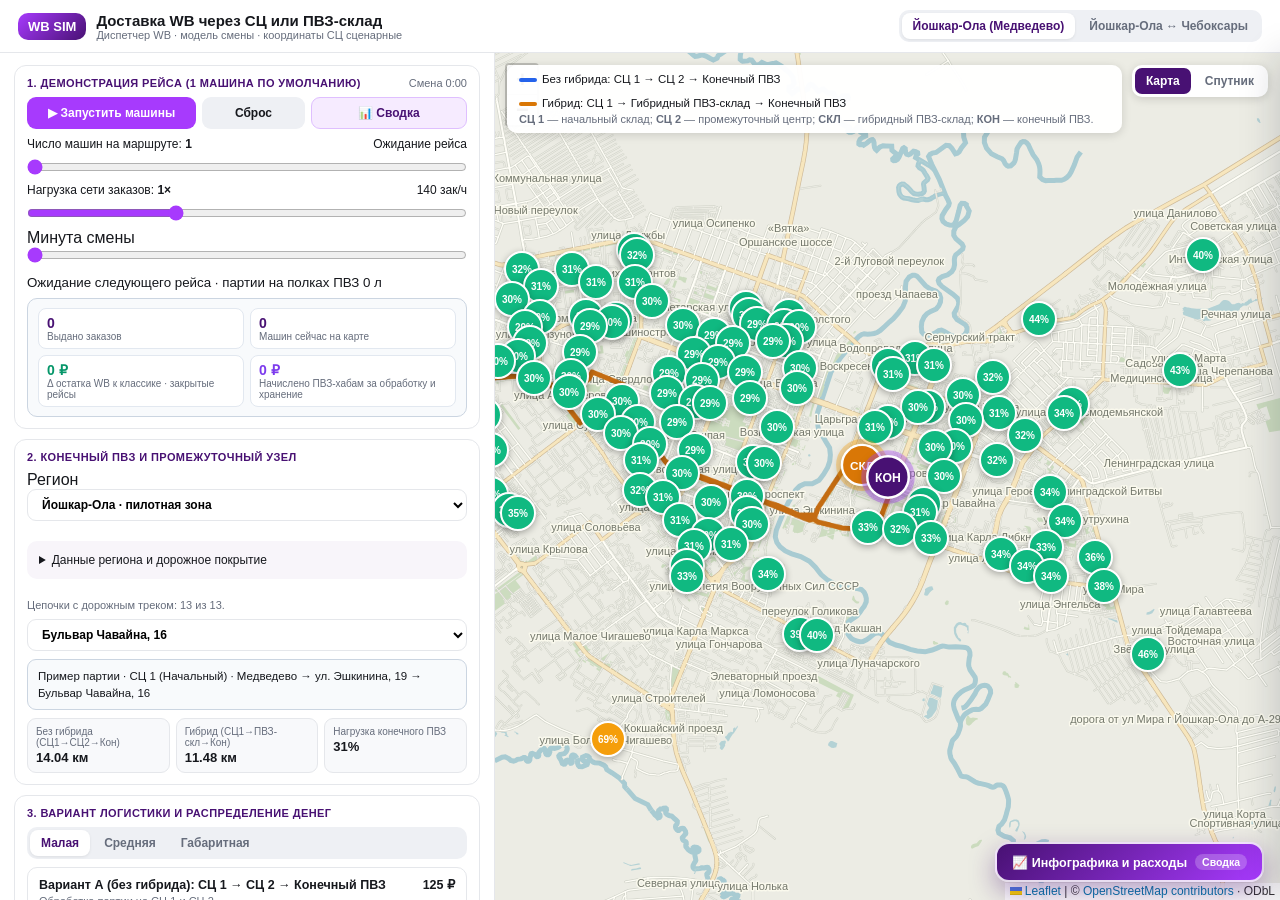
==== index.html @ 07f0319f "Исправить планирование рейсов, загрузку ПВЗ и расчёты хранения в WB SIM v12" ====
<!doctype html>
<html lang="ru">
  <head>
    <meta charset="UTF-8" />
    <meta name="viewport" content="width=device-width, initial-scale=1.0" />
    <title>
      WB ПВЗ — Доставка WB через СЦ или ПВЗ-склад
    </title>

    <link rel="stylesheet" href="vendor/leaflet/leaflet.css" />
    <link rel="stylesheet" href="styles/app.css" />
    <script defer src="src/config.js"></script>
    <script defer src="vendor/leaflet/leaflet.js"></script>
    <script defer src="data/locations.js"></script>
    <script defer src="data/atlas.js"></script>
    <script defer src="data/routes.js"></script>
    <script defer src="data/regions/catalogs.js"></script>
    <script defer src="data/regions/streets.js"></script>
    <script defer src="data/regions/roads.js"></script>
    <script defer src="src/core/geo.js"></script>
    <script defer src="src/core/loadindex.js"></script>
    <script defer src="src/core/regions.js"></script>
    <script defer src="src/core/citysearch.js"></script>
    <script defer src="src/core/roads.js"></script>
    <script defer src="src/core/sla.js"></script>
    <script defer src="src/core/sweep.js"></script>
    <script defer src="src/ui/presets.js"></script>
    <script defer src="src/state.js"></script>
    <script defer src="src/map/atlas.js"></script>
    <script defer src="src/map/map.js"></script>
    <script defer src="src/model/capacity.js"></script>
    <script defer src="src/model/trips.js"></script>
    <script defer src="src/model/shift.js"></script>
    <script defer src="src/ui/reports.js"></script>
    <script defer src="src/ui/playback.js"></script>
    <script defer src="src/ui/controls.js"></script>
    <script defer src="src/main.js"></script>
  </head>
  <body>
    <header>
      <div class="brand">
        <div class="brand-badge">WB SIM</div>
        <div>
          <div class="brand-title">
            Доставка WB через СЦ или ПВЗ-склад
          </div>
          <div class="brand-sub" id="headerSubStatus">
            Схема по вашей карте • Йошкар-Ола ↔ Чебоксары
          </div>
        </div>
      </div>

      <div class="seg-group">
        <button class="seg-btn active" id="geoLocal">
          Йошкар-Ола (Медведево)
        </button>
        <button class="seg-btn" id="geoInter">Йошкар-Ола ↔ Чебоксары</button>
      </div>
    </header>

    <div class="workspace">
      <aside class="left-panel">
        <div class="box">
          <div class="box-head">
            <span class="box-title"
              >1. Демонстрация рейса (1 машина по умолчанию)</span
            >
            <span id="simClock" class="muted-note">Время: 00:00</span>
          </div>

          <div class="sim-controls">
            <button class="sim-btn start" id="btnToggleSim">
              ▶ Запустить машину
            </button>
            <button class="sim-btn reset" id="resetSimulation">Сброс</button>
            <button class="sim-btn summary-open" id="openSummary">
              📊 Сводка
            </button>
          </div>

          <div class="sim-row">
            <span
              >Число машин на маршруте:
              <strong id="truckCountLabel">1 машина (наглядно)</strong></span
            >
            <span id="truckLegStatus">Ожидание старта</span>
          </div>
          <input
            type="range"
            id="truckCountSlider"
            min="1"
            max="3"
            step="1"
            value="1"
          />

          <div class="sim-row">
            <span
              >Нагрузка сети заказов: <strong id="flowLabel">1.0×</strong></span
            >
            <span id="ordersCountLabel">~140 зак/ч</span>
          </div>
          <input
            type="range"
            id="flowSlider"
            min="50"
            max="200"
            step="10"
            value="100"
          />

          <p id="planStatus" class="plan-message" role="status" hidden></p>
          <label
            >Минута смены
            <input id="scrub" type="range" min="0" max="480" value="0" /></label
          ><small id="liveLog" class="event-log"></small>
          <div class="live-stats">
            <div class="stat-cell">
              <div class="stat-num" id="stDelivered">0</div>
              <div class="stat-txt">Выдано заказов</div>
            </div>
            <div class="stat-cell">
              <div class="stat-num" id="stActiveTrucks">0</div>
              <div class="stat-txt">Машин сейчас на карте</div>
            </div>
            <div class="stat-cell">
              <div class="savings-value stat-num" id="stMpSaved">0 ₽</div>
              <div class="stat-txt">
                Δ остатка WB к классике · закрытые рейсы
              </div>
            </div>
            <div class="stat-cell">
              <div class="payment-value stat-num" id="stPvzEarned">0 ₽</div>
              <div class="stat-txt">Начислено ПВЗ-хабам за обработку и хранение</div>
            </div>
          </div>
        </div>

        <div class="box">
          <div class="box-title">2. Конечный ПВЗ и промежуточный узел</div>
          <label>Регион <select class="pvz-select" id="regionSelect"></select></label>
          <details class="audit"><summary>Данные региона и дорожное покрытие</summary>
            <p class="muted-note" id="catalogStatus"></p>
            <p class="muted-note" id="loadDetail"></p>
            <form id="regionSearch"><label>Другой город <input id="regionQuery" type="search" placeholder="Самара, Россия" required /></label>
              <button class="seg-btn" type="submit">Найти ПВЗ</button></form>
            <label>Подключить справочник региона <input id="regionFile" type="file" accept=".json,application/json" /></label>
            <p id="importStatus" role="status"></p>
            <button class="seg-btn" id="retryRoads">Обновить дороги Valhalla</button>
          </details>
          <small id="roadStatus" class="muted-note" role="status"></small>
          <select class="pvz-select" id="finalPvzSelect"></select>

          <div class="chain-banner" id="chainExplanation">
            <strong>Цепочка маршрута:</strong> расчёт...
          </div>

          <div class="metrics-grid">
            <div class="metric-card">
              <div class="metric-lbl">Без гибрида (СЦ1→СЦ2→Кон)</div>
              <div class="metric-val" id="mDirectKm">— км</div>
            </div>
            <div class="metric-card">
              <div class="metric-lbl">Гибрид (СЦ1→ПВЗ-скл→Кон)</div>
              <div class="metric-val" id="mHybridKm">— км</div>
            </div>
            <div class="metric-card">
              <div class="metric-lbl">Нагрузка конечного ПВЗ</div>
              <div class="metric-val" id="mFinalLoad">—%</div>
            </div>
          </div>
        </div>

        <div class="box">
          <div class="box-title">
            3. Вариант логистики и распределение денег
          </div>
          <div class="seg-group" id="sizeGroup">
            <button class="seg-btn active" data-size="small">Малая</button>
            <button class="seg-btn" data-size="medium">Средняя</button>
            <button class="seg-btn" data-size="oversize">Габаритная</button>
          </div>

          <label id="bulkConsentRow" class="muted-note" hidden><input id="bulkConsent" type="checkbox" /> Покупатель согласен на габаритный гибрид (+120 ₽)</label>
          <div class="route-option" id="optDirect">
            <div class="route-top">
              <span>Вариант А (без гибрида): СЦ 1 → СЦ 2 → Конечный ПВЗ</span>
              <span id="priceDirect">— ₽</span>
            </div>
            <div class="route-sub" id="metaDirect">
              Через 2 сортировочных центра (двойная перевалка на СЦ 1 и СЦ 2)
            </div>
          </div>

          <div class="route-option active" id="optHybrid">
            <div class="route-top">
              <span
                >Вариант Б (гибрид): СЦ 1 → Гибридный ПВЗ-склад → Конечный
                ПВЗ</span
              >
              <span id="priceHybrid">— ₽</span>
            </div>
            <div class="route-sub" id="metaHybrid">
              Пересортировка в промежуточном ПВЗ
            </div>
          </div>

          <section class="audit">
            <h3>Условия эксперимента</h3>
            <div class="preset-row">
              <button data-preset="urban">Город</button>
              <button data-preset="hub">Хаб</button>
              <button data-preset="trunk">Магистраль</button>
              <button data-preset="returns">Возврат</button>
              <button data-preset="failure">Сбой</button>
              <button data-preset="longstay">Хранение</button>
            </div>
            <span id="presetCaption" class="preset-caption"></span>
            <label
              >Поправка к загрузке полок <output id="shelfValue"></output
              ><input
                id="shelfSlider"
                type="range"
                min="50"
                max="140"
                value="100"
            /></label>
            <label
              >Хранение первой партии до смены, суток
              <input
                id="storageDays"
                type="number"
                value="0"
                min="0"
                step="1"
                required
            /></label>
            <label
              ><input id="useCompetition" type="checkbox" checked /> Учитывать соседние Ozon и Яндекс Маркет вместе с WB</label
            >
            <label
              >Заказов в партии
              <input
                type="number"
                id="batch"
                value="20"
                min="1"
                step="1"
                required
            /></label>
            <p>Упаковка, см (Д × Ш × В), и масса, кг. Тарифная категория: <strong id="packageClass"></strong>.</p>
            <label
              >Д
              <input
                id="dim0"
                type="number"
                step="0.1"
                min="0.1"
                value="25"
                required /></label
            ><label
              >Ш
              <input
                id="dim1"
                type="number"
                step="0.1"
                min="0.1"
                value="20"
                required /></label
            ><label
              >В
              <input
                id="dim2"
                type="number"
                step="0.1"
                min="0.1"
                value="10"
                required /></label
            ><label
              >кг
              <input
                id="kg"
                type="number"
                step="0.1"
                min="0.1"
                value="2"
                required
            /></label>
            <p>
              Ячейка 120 × 60 × 50 см, до 25 кг. Кузов 6000 л, до 1000 кг. Для
              кросс-докинга резервируется весь объём партии на время обработки
              одним сотрудником.
            </p>
            <label
              ><input id="stress" type="checkbox" /> Пик: все хабы заняты на
              99%</label
            >
            <label
              >Первый рейс смены
              <select id="incident">
                <option value="none">Штатный</option>
                <option value="return">Возврат одной коробки</option>
                <option value="error">Пересорт одной коробки</option>
              </select></label
            >
            <section id="storedLot" class="lot-panel" hidden>
              <h3>Первая партия со хранения</h3><p id="lotLedger"></p>
              <button id="showStoragePickup" type="button">К моменту отгрузки</button>
            </section>
            <h3>Ручной остаток продавца</h3>
            <select id="stockPoint"></select>
            <button data-stock="receive">Принять 10</button
            ><button data-stock="sell">Продать 2</button
            ><button data-stock="day">+ сутки</button>
            <p id="stockStatus"></p>
            <small
              ><span id="storageRate"></span> за единицу в сутки. Запас
              уменьшает доступную полку. Этот договор хранения учитывается
              отдельно от перевозки.</small
            >
          </section>
          <div class="cost-card" id="costSplitCard"></div>
        </div>
      </aside>

      <main class="map-wrap">
        <div id="map"></div>

        <div class="map-top-bar">
          <div class="map-legend-box">
            <div class="road-legend">
              <span
                ><i class="classic-line line-sample"></i>Без гибрида: СЦ 1 → СЦ 2 → Конечный ПВЗ</span
              >
              <span
                ><i class="hybrid-line line-sample"></i>Гибрид: СЦ 1
                → Гибридный ПВЗ-склад → Конечный ПВЗ</span
              >
            </div>
            <div class="muted-note">
              <strong>СЦ 1</strong> — начальный склад;
              <strong>СЦ 2</strong> — промежуточный центр; <strong>СКЛ</strong> — гибридный ПВЗ-склад;
              <strong>КОН</strong> — конечный ПВЗ.
            </div>
          </div>

          <div class="layer-box">
            <button class="layer-btn active" id="btnVec">Карта</button>
            <button class="layer-btn" id="btnSat">Спутник</button>
          </div>
        </div>
      </main>
    </div>

    <div class="modal-backdrop" id="summaryModal">
      <div class="modal-card">
        <div class="summary-heading">
          <h3 class="summary-title">
            Сводка и сравнение: СЦ 1 → СЦ 2 vs Гибридный ПВЗ-склад
          </h3>
          <button class="close-modal-btn">Закрыть</button>
        </div>

        <div class="summary-metrics metrics-grid" id="summaryTopKpis"></div>
        <table class="summary-table" id="summaryTable">
          <thead>
            <tr>
              <th>Схема</th>
              <th>Узлы</th>
              <th>Базовый тариф СЦ / заказ</th>
              <th>К оплате / заказ</th>
            </tr>
          </thead>
          <tbody></tbody>
        </table>
      </div>
    </div>

    <!-- Плавающая кнопка в правом нижнем углу и выезжающее боковое меню с инфографикой -->
    <button class="drawer-fab" id="drawerFab">
      <span>📈 Инфографика и расходы</span>
      <span class="fab-pill" id="fabBadge">Сводка</span>
    </button>

    <aside
      class="analytics-drawer"
      id="analyticsDrawer"
      aria-label="Аналитическая сводка"
    >
      <div class="drawer-header">
        <div>
          <h3>Аналитика: деньги, время и издержки</h3>
          <p id="drawerSubtitle">
            Сравнение «СЦ 1 → СЦ 2» и «Гибридный ПВЗ-склад»
          </p>
        </div>
        <button class="drawer-close" title="Свернуть">✕</button>
      </div>
      <div class="drawer-body" id="drawerBodyContent"></div>
    </aside>

    <template id="map-credit"
      >©
      <a href="https://www.openstreetmap.org/copyright"
        >OpenStreetMap contributors</a
      >
      · ODbL</template
    >
    <template id="economics-view"
      ><div class="cost-scroll">
        <table class="summary-table">
          <thead>
            <tr>
              <th>На заказ</th>
              <th>Через СЦ 2</th>
              <th>Гибрид¹</th>
            </tr>
          </thead>
          <tbody></tbody>
        </table>
      </div>
      <small
        >¹ При отказе хаба применён тариф классики. В межгороде сохранён СЦ
        Чебоксар. <span class="rate-note"></span> Таблица на заказ показывает
        вклад до этого расхода.</small
      ></template
    >
    <template id="shift-view"
      ><section class="recommendation">
        <small>Рекомендация по итогу смены</small>
        <h3></h3>
        <p></p>
        <div>
          <span data-result="direct"></span><br /><span
            data-result="hybrid"
          ></span>
        </div>
      </section>
      <table class="summary-table">
        <thead>
          <tr>
            <th>Смена 8 ч</th>
            <th>Спрос</th>
            <th>Выдано / возвраты</th>
            <th>Не вывезено</th>
            <th>ПВЗ · хранение</th><th>Остаток WB</th>
          </tr>
        </thead>
        <tbody></tbody>
      </table>
      <p>
        Допуск рейса — машина успевает вернуться до конца смены. Невывезенный
        спрос остаётся в очереди на конец смены. Возвраты сторнируют выручку, расходы исправления
        оплачивает WB.
      </p></template
    >
  </body>
</html>
---- vendor/leaflet/leaflet.css ----
/* required styles */

.leaflet-pane,
.leaflet-tile,
.leaflet-marker-icon,
.leaflet-marker-shadow,
.leaflet-tile-container,
.leaflet-pane > svg,
.leaflet-pane > canvas,
.leaflet-zoom-box,
.leaflet-image-layer,
.leaflet-layer {
	position: absolute;
	left: 0;
	top: 0;
	}
.leaflet-container {
	overflow: hidden;
	}
.leaflet-tile,
.leaflet-marker-icon,
.leaflet-marker-shadow {
	-webkit-user-select: none;
	   -moz-user-select: none;
	        user-select: none;
	  -webkit-user-drag: none;
	}
/* Prevents IE11 from highlighting tiles in blue */
.leaflet-tile::selection {
	background: transparent;
}
/* Safari renders non-retina tile on retina better with this, but Chrome is worse */
.leaflet-safari .leaflet-tile {
	image-rendering: -webkit-optimize-contrast;
	}
/* hack that prevents hw layers "stretching" when loading new tiles */
.leaflet-safari .leaflet-tile-container {
	width: 1600px;
	height: 1600px;
	-webkit-transform-origin: 0 0;
	}
.leaflet-marker-icon,
.leaflet-marker-shadow {
	display: block;
	}
/* .leaflet-container svg: reset svg max-width decleration shipped in Joomla! (joomla.org) 3.x */
/* .leaflet-container img: map is broken in FF if you have max-width: 100% on tiles */
.leaflet-container .leaflet-overlay-pane svg {
	max-width: none !important;
	max-height: none !important;
	}
.leaflet-container .leaflet-marker-pane img,
.leaflet-container .leaflet-shadow-pane img,
.leaflet-container .leaflet-tile-pane img,
.leaflet-container img.leaflet-image-layer,
.leaflet-container .leaflet-tile {
	max-width: none !important;
	max-height: none !important;
	width: auto;
	padding: 0;
	}

.leaflet-container img.leaflet-tile {
	/* See: https://bugs.chromium.org/p/chromium/issues/detail?id=600120 */
	mix-blend-mode: plus-lighter;
}

.leaflet-container.leaflet-touch-zoom {
	-ms-touch-action: pan-x pan-y;
	touch-action: pan-x pan-y;
	}
.leaflet-container.leaflet-touch-drag {
	-ms-touch-action: pinch-zoom;
	/* Fallback for FF which doesn't support pinch-zoom */
	touch-action: none;
	touch-action: pinch-zoom;
}
.leaflet-container.leaflet-touch-drag.leaflet-touch-zoom {
	-ms-touch-action: none;
	touch-action: none;
}
.leaflet-container {
	-webkit-tap-highlight-color: transparent;
}
.leaflet-container a {
	-webkit-tap-highlight-color: rgba(51, 181, 229, 0.4);
}
.leaflet-tile {
	filter: inherit;
	visibility: hidden;
	}
.leaflet-tile-loaded {
	visibility: inherit;
	}
.leaflet-zoom-box {
	width: 0;
	height: 0;
	-moz-box-sizing: border-box;
	     box-sizing: border-box;
	z-index: 800;
	}
/* workaround for https://bugzilla.mozilla.org/show_bug.cgi?id=888319 */
.leaflet-overlay-pane svg {
	-moz-user-select: none;
	}

.leaflet-pane         { z-index: 400; }

.leaflet-tile-pane    { z-index: 200; }
.leaflet-overlay-pane { z-index: 400; }
.leaflet-shadow-pane  { z-index: 500; }
.leaflet-marker-pane  { z-index: 600; }
.leaflet-tooltip-pane   { z-index: 650; }
.leaflet-popup-pane   { z-index: 700; }

.leaflet-map-pane canvas { z-index: 100; }
.leaflet-map-pane svg    { z-index: 200; }

.leaflet-vml-shape {
	width: 1px;
	height: 1px;
	}
.lvml {
	behavior: url(#default#VML);
	display: inline-block;
	position: absolute;
	}


/* control positioning */

.leaflet-control {
	position: relative;
	z-index: 800;
	pointer-events: visiblePainted; /* IE 9-10 doesn't have auto */
	pointer-events: auto;
	}
.leaflet-top,
.leaflet-bottom {
	position: absolute;
	z-index: 1000;
	pointer-events: none;
	}
.leaflet-top {
	top: 0;
	}
.leaflet-right {
	right: 0;
	}
.leaflet-bottom {
	bottom: 0;
	}
.leaflet-left {
	left: 0;
	}
.leaflet-control {
	float: left;
	clear: both;
	}
.leaflet-right .leaflet-control {
	float: right;
	}
.leaflet-top .leaflet-control {
	margin-top: 10px;
	}
.leaflet-bottom .leaflet-control {
	margin-bottom: 10px;
	}
.leaflet-left .leaflet-control {
	margin-left: 10px;
	}
.leaflet-right .leaflet-control {
	margin-right: 10px;
	}


/* zoom and fade animations */

.leaflet-fade-anim .leaflet-popup {
	opacity: 0;
	-webkit-transition: opacity 0.2s linear;
	   -moz-transition: opacity 0.2s linear;
	        transition: opacity 0.2s linear;
	}
.leaflet-fade-anim .leaflet-map-pane .leaflet-popup {
	opacity: 1;
	}
.leaflet-zoom-animated {
	-webkit-transform-origin: 0 0;
	    -ms-transform-origin: 0 0;
	        transform-origin: 0 0;
	}
svg.leaflet-zoom-animated {
	will-change: transform;
}

.leaflet-zoom-anim .leaflet-zoom-animated {
	-webkit-transition: -webkit-transform 0.25s cubic-bezier(0,0,0.25,1);
	   -moz-transition:    -moz-transform 0.25s cubic-bezier(0,0,0.25,1);
	        transition:         transform 0.25s cubic-bezier(0,0,0.25,1);
	}
.leaflet-zoom-anim .leaflet-tile,
.leaflet-pan-anim .leaflet-tile {
	-webkit-transition: none;
	   -moz-transition: none;
	        transition: none;
	}

.leaflet-zoom-anim .leaflet-zoom-hide {
	visibility: hidden;
	}


/* cursors */

.leaflet-interactive {
	cursor: pointer;
	}
.leaflet-grab {
	cursor: -webkit-grab;
	cursor:    -moz-grab;
	cursor:         grab;
	}
.leaflet-crosshair,
.leaflet-crosshair .leaflet-interactive {
	cursor: crosshair;
	}
.leaflet-popup-pane,
.leaflet-control {
	cursor: auto;
	}
.leaflet-dragging .leaflet-grab,
.leaflet-dragging .leaflet-grab .leaflet-interactive,
.leaflet-dragging .leaflet-marker-draggable {
	cursor: move;
	cursor: -webkit-grabbing;
	cursor:    -moz-grabbing;
	cursor:         grabbing;
	}

/* marker & overlays interactivity */
.leaflet-marker-icon,
.leaflet-marker-shadow,
.leaflet-image-layer,
.leaflet-pane > svg path,
.leaflet-tile-container {
	pointer-events: none;
	}

.leaflet-marker-icon.leaflet-interactive,
.leaflet-image-layer.leaflet-interactive,
.leaflet-pane > svg path.leaflet-interactive,
svg.leaflet-image-layer.leaflet-interactive path {
	pointer-events: visiblePainted; /* IE 9-10 doesn't have auto */
	pointer-events: auto;
	}

/* visual tweaks */

.leaflet-container {
	background: #ddd;
	outline-offset: 1px;
	}
.leaflet-container a {
	color: #0078A8;
	}
.leaflet-zoom-box {
	border: 2px dotted #38f;
	background: rgba(255,255,255,0.5);
	}


/* general typography */
.leaflet-container {
	font-family: "Helvetica Neue", Arial, Helvetica, sans-serif;
	font-size: 12px;
	font-size: 0.75rem;
	line-height: 1.5;
	}


/* general toolbar styles */

.leaflet-bar {
	box-shadow: 0 1px 5px rgba(0,0,0,0.65);
	border-radius: 4px;
	}
.leaflet-bar a {
	background-color: #fff;
	border-bottom: 1px solid #ccc;
	width: 26px;
	height: 26px;
	line-height: 26px;
	display: block;
	text-align: center;
	text-decoration: none;
	color: black;
	}
.leaflet-bar a,
.leaflet-control-layers-toggle {
	background-position: 50% 50%;
	background-repeat: no-repeat;
	display: block;
	}
.leaflet-bar a:hover,
.leaflet-bar a:focus {
	background-color: #f4f4f4;
	}
.leaflet-bar a:first-child {
	border-top-left-radius: 4px;
	border-top-right-radius: 4px;
	}
.leaflet-bar a:last-child {
	border-bottom-left-radius: 4px;
	border-bottom-right-radius: 4px;
	border-bottom: none;
	}
.leaflet-bar a.leaflet-disabled {
	cursor: default;
	background-color: #f4f4f4;
	color: #bbb;
	}

.leaflet-touch .leaflet-bar a {
	width: 30px;
	height: 30px;
	line-height: 30px;
	}
.leaflet-touch .leaflet-bar a:first-child {
	border-top-left-radius: 2px;
	border-top-right-radius: 2px;
	}
.leaflet-touch .leaflet-bar a:last-child {
	border-bottom-left-radius: 2px;
	border-bottom-right-radius: 2px;
	}

/* zoom control */

.leaflet-control-zoom-in,
.leaflet-control-zoom-out {
	font: bold 18px 'Lucida Console', Monaco, monospace;
	text-indent: 1px;
	}

.leaflet-touch .leaflet-control-zoom-in, .leaflet-touch .leaflet-control-zoom-out  {
	font-size: 22px;
	}


/* layers control */

.leaflet-control-layers {
	box-shadow: 0 1px 5px rgba(0,0,0,0.4);
	background: #fff;
	border-radius: 5px;
	}
.leaflet-control-layers-toggle {
	background-image: url(images/layers.png);
	width: 36px;
	height: 36px;
	}
.leaflet-retina .leaflet-control-layers-toggle {
	background-image: url(images/layers-2x.png);
	background-size: 26px 26px;
	}
.leaflet-touch .leaflet-control-layers-toggle {
	width: 44px;
	height: 44px;
	}
.leaflet-control-layers .leaflet-control-layers-list,
.leaflet-control-layers-expanded .leaflet-control-layers-toggle {
	display: none;
	}
.leaflet-control-layers-expanded .leaflet-control-layers-list {
	display: block;
	position: relative;
	}
.leaflet-control-layers-expanded {
	padding: 6px 10px 6px 6px;
	color: #333;
	background: #fff;
	}
.leaflet-control-layers-scrollbar {
	overflow-y: scroll;
	overflow-x: hidden;
	padding-right: 5px;
	}
.leaflet-control-layers-selector {
	margin-top: 2px;
	position: relative;
	top: 1px;
	}
.leaflet-control-layers label {
	display: block;
	font-size: 13px;
	font-size: 1.08333em;
	}
.leaflet-control-layers-separator {
	height: 0;
	border-top: 1px solid #ddd;
	margin: 5px -10px 5px -6px;
	}

/* Default icon URLs */
.leaflet-default-icon-path { /* used only in path-guessing heuristic, see L.Icon.Default */
	background-image: url(images/marker-icon.png);
	}


/* attribution and scale controls */

.leaflet-container .leaflet-control-attribution {
	background: #fff;
	background: rgba(255, 255, 255, 0.8);
	margin: 0;
	}
.leaflet-control-attribution,
.leaflet-control-scale-line {
	padding: 0 5px;
	color: #333;
	line-height: 1.4;
	}
.leaflet-control-attribution a {
	text-decoration: none;
	}
.leaflet-control-attribution a:hover,
.leaflet-control-attribution a:focus {
	text-decoration: underline;
	}
.leaflet-attribution-flag {
	display: inline !important;
	vertical-align: baseline !important;
	width: 1em;
	height: 0.6669em;
	}
.leaflet-left .leaflet-control-scale {
	margin-left: 5px;
	}
.leaflet-bottom .leaflet-control-scale {
	margin-bottom: 5px;
	}
.leaflet-control-scale-line {
	border: 2px solid #777;
	border-top: none;
	line-height: 1.1;
	padding: 2px 5px 1px;
	white-space: nowrap;
	-moz-box-sizing: border-box;
	     box-sizing: border-box;
	background: rgba(255, 255, 255, 0.8);
	text-shadow: 1px 1px #fff;
	}
.leaflet-control-scale-line:not(:first-child) {
	border-top: 2px solid #777;
	border-bottom: none;
	margin-top: -2px;
	}
.leaflet-control-scale-line:not(:first-child):not(:last-child) {
	border-bottom: 2px solid #777;
	}

.leaflet-touch .leaflet-control-attribution,
.leaflet-touch .leaflet-control-layers,
.leaflet-touch .leaflet-bar {
	box-shadow: none;
	}
.leaflet-touch .leaflet-control-layers,
.leaflet-touch .leaflet-bar {
	border: 2px solid rgba(0,0,0,0.2);
	background-clip: padding-box;
	}


/* popup */

.leaflet-popup {
	position: absolute;
	text-align: center;
	margin-bottom: 20px;
	}
.leaflet-popup-content-wrapper {
	padding: 1px;
	text-align: left;
	border-radius: 12px;
	}
.leaflet-popup-content {
	margin: 13px 24px 13px 20px;
	line-height: 1.3;
	font-size: 13px;
	font-size: 1.08333em;
	min-height: 1px;
	}
.leaflet-popup-content p {
	margin: 17px 0;
	margin: 1.3em 0;
	}
.leaflet-popup-tip-container {
	width: 40px;
	height: 20px;
	position: absolute;
	left: 50%;
	margin-top: -1px;
	margin-left: -20px;
	overflow: hidden;
	pointer-events: none;
	}
.leaflet-popup-tip {
	width: 17px;
	height: 17px;
	padding: 1px;

	margin: -10px auto 0;
	pointer-events: auto;

	-webkit-transform: rotate(45deg);
	   -moz-transform: rotate(45deg);
	    -ms-transform: rotate(45deg);
	        transform: rotate(45deg);
	}
.leaflet-popup-content-wrapper,
.leaflet-popup-tip {
	background: white;
	color: #333;
	box-shadow: 0 3px 14px rgba(0,0,0,0.4);
	}
.leaflet-container a.leaflet-popup-close-button {
	position: absolute;
	top: 0;
	right: 0;
	border: none;
	text-align: center;
	width: 24px;
	height: 24px;
	font: 16px/24px Tahoma, Verdana, sans-serif;
	color: #757575;
	text-decoration: none;
	background: transparent;
	}
.leaflet-container a.leaflet-popup-close-button:hover,
.leaflet-container a.leaflet-popup-close-button:focus {
	color: #585858;
	}
.leaflet-popup-scrolled {
	overflow: auto;
	}

.leaflet-oldie .leaflet-popup-content-wrapper {
	-ms-zoom: 1;
	}
.leaflet-oldie .leaflet-popup-tip {
	width: 24px;
	margin: 0 auto;

	-ms-filter: "progid:DXImageTransform.Microsoft.Matrix(M11=0.70710678, M12=0.70710678, M21=-0.70710678, M22=0.70710678)";
	filter: progid:DXImageTransform.Microsoft.Matrix(M11=0.70710678, M12=0.70710678, M21=-0.70710678, M22=0.70710678);
	}

.leaflet-oldie .leaflet-control-zoom,
.leaflet-oldie .leaflet-control-layers,
.leaflet-oldie .leaflet-popup-content-wrapper,
.leaflet-oldie .leaflet-popup-tip {
	border: 1px solid #999;
	}


/* div icon */

.leaflet-div-icon {
	background: #fff;
	border: 1px solid #666;
	}


/* Tooltip */
/* Base styles for the element that has a tooltip */
.leaflet-tooltip {
	position: absolute;
	padding: 6px;
	background-color: #fff;
	border: 1px solid #fff;
	border-radius: 3px;
	color: #222;
	white-space: nowrap;
	-webkit-user-select: none;
	-moz-user-select: none;
	-ms-user-select: none;
	user-select: none;
	pointer-events: none;
	box-shadow: 0 1px 3px rgba(0,0,0,0.4);
	}
.leaflet-tooltip.leaflet-interactive {
	cursor: pointer;
	pointer-events: auto;
	}
.leaflet-tooltip-top:before,
.leaflet-tooltip-bottom:before,
.leaflet-tooltip-left:before,
.leaflet-tooltip-right:before {
	position: absolute;
	pointer-events: none;
	border: 6px solid transparent;
	background: transparent;
	content: "";
	}

/* Directions */

.leaflet-tooltip-bottom {
	margin-top: 6px;
}
.leaflet-tooltip-top {
	margin-top: -6px;
}
.leaflet-tooltip-bottom:before,
.leaflet-tooltip-top:before {
	left: 50%;
	margin-left: -6px;
	}
.leaflet-tooltip-top:before {
	bottom: 0;
	margin-bottom: -12px;
	border-top-color: #fff;
	}
.leaflet-tooltip-bottom:before {
	top: 0;
	margin-top: -12px;
	margin-left: -6px;
	border-bottom-color: #fff;
	}
.leaflet-tooltip-left {
	margin-left: -6px;
}
.leaflet-tooltip-right {
	margin-left: 6px;
}
.leaflet-tooltip-left:before,
.leaflet-tooltip-right:before {
	top: 50%;
	margin-top: -6px;
	}
.leaflet-tooltip-left:before {
	right: 0;
	margin-right: -12px;
	border-left-color: #fff;
	}
.leaflet-tooltip-right:before {
	left: 0;
	margin-left: -12px;
	border-right-color: #fff;
	}

/* Printing */

@media print {
	/* Prevent printers from removing background-images of controls. */
	.leaflet-control {
		-webkit-print-color-adjust: exact;
		print-color-adjust: exact;
		}
	}
---- styles/app.css ----
:root {
  --wb-primary: #a73afd;
  --wb-dark: #481173;
  --wb-soft: #f6ebff;
  --bg: #f4f5f8;
  --card: #ffffff;
  --text: #16181d;
  --muted: #666d7c;
  --border: #e5e7eb;
}
* {
  box-sizing: border-box;
  margin: 0;
  padding: 0;
  font-family:
    -apple-system, BlinkMacSystemFont, "Segoe UI", Roboto, Inter, sans-serif;
}
body {
  background: var(--bg);
  color: var(--text);
  height: 100vh;
  display: flex;
  flex-direction: column;
  overflow: hidden;
}

header {
  background: var(--card);
  border-bottom: 1px solid var(--border);
  padding: 10px 18px;
  display: flex;
  align-items: center;
  justify-content: space-between;
  gap: 10px;
  flex-wrap: wrap;
  z-index: 20;
}
.brand {
  display: flex;
  align-items: center;
  gap: 10px;
}
.brand-badge {
  background: linear-gradient(135deg, var(--wb-primary), var(--wb-dark));
  color: #fff;
  font-weight: 800;
  font-size: 13px;
  padding: 6px 10px;
  border-radius: 10px;
}
.brand-title {
  font-weight: 800;
  font-size: 15px;
}
.brand-sub {
  font-size: 11px;
  color: var(--muted);
}

.seg-group {
  display: flex;
  background: #eef0f4;
  padding: 3px;
  border-radius: 10px;
  gap: 3px;
}
.seg-btn {
  border: none;
  background: transparent;
  padding: 6px 11px;
  border-radius: 8px;
  font-size: 12px;
  font-weight: 600;
  color: var(--muted);
  cursor: pointer;
  transition: all 0.15s;
}
.seg-btn.active {
  background: #fff;
  color: var(--wb-dark);
  box-shadow: 0 1px 3px rgba(0, 0, 0, 0.08);
}

.workspace {
  display: flex;
  flex: 1;
  overflow: hidden;
}

.left-panel {
  width: 495px;
  min-width: 390px;
  background: var(--card);
  border-right: 1px solid var(--border);
  display: flex;
  flex-direction: column;
  overflow-y: auto;
  padding: 12px 14px;
  gap: 10px;
}

.box {
  border: 1px solid var(--border);
  border-radius: 12px;
  padding: 11px 12px;
  background: #fff;
  display: flex;
  flex-direction: column;
  gap: 8px;
}
.box-head {
  display: flex;
  justify-content: space-between;
  align-items: center;
}
.box-title {
  font-size: 11px;
  font-weight: 800;
  text-transform: uppercase;
  letter-spacing: 0.4px;
  color: var(--wb-dark);
}

.sim-controls {
  display: flex;
  gap: 6px;
}
.sim-btn {
  flex: 1;
  border: none;
  border-radius: 9px;
  padding: 8px 10px;
  font-size: 12px;
  font-weight: 700;
  cursor: pointer;
  transition: all 0.15s;
}
.sim-btn.start {
  background: var(--wb-primary);
  color: #fff;
}
.sim-btn.start.running {
  background: #dc2626;
}
.sim-btn.reset {
  background: #eef0f4;
  color: var(--text);
  flex: 0.55;
}
.sim-btn.summary-open {
  background: var(--wb-soft);
  color: var(--wb-dark);
  flex: 0.9;
  border: 1px solid #dfbfff;
}

.sim-row {
  display: flex;
  justify-content: space-between;
  align-items: center;
  font-size: 12px;
}
input[type="range"] {
  width: 100%;
  accent-color: var(--wb-primary);
  cursor: pointer;
}

.pvz-select {
  width: 100%;
  padding: 7px 10px;
  border: 1px solid var(--border);
  border-radius: 9px;
  font-size: 12px;
  font-weight: 600;
  background: #fff;
}

.chain-banner {
  background: #f8fafc;
  border: 1px solid #cbd5e1;
  border-radius: 9px;
  padding: 8px 10px;
  font-size: 11.5px;
  line-height: 1.45;
}
.chain-banner strong {
  color: var(--wb-dark);
}

.metrics-grid {
  display: grid;
  grid-template-columns: repeat(3, 1fr);
  gap: 6px;
}
.metric-card {
  background: #f8f9fb;
  border: 1px solid var(--border);
  border-radius: 9px;
  padding: 7px 8px;
}
.metric-lbl {
  font-size: 10px;
  color: var(--muted);
}
.metric-val {
  font-size: 13px;
  font-weight: 800;
  margin-top: 2px;
}

.route-option {
  border: 1px solid var(--border);
  border-radius: 10px;
  padding: 9px 11px;
  cursor: pointer;
  transition: all 0.15s;
  display: flex;
  flex-direction: column;
  gap: 3px;
}
.route-option.active {
  border: 2px solid var(--wb-primary);
  background: var(--wb-soft);
}
.route-top {
  display: flex;
  justify-content: space-between;
  align-items: center;
  font-size: 12.5px;
  font-weight: 700;
  gap: 8px;
}
.route-sub {
  font-size: 11px;
  color: var(--muted);
}

.cost-card {
  background: #faf7ff;
  border: 1px solid #e5ccff;
  border-radius: 10px;
  padding: 10px;
  display: flex;
  flex-direction: column;
  gap: 7px;
  font-size: 12px;
}
.stacked-bar {
  width: 100%;
  height: 12px;
  border-radius: 999px;
  overflow: hidden;
  display: flex;
  background: #e5e7eb;
}
.bar-seg {
  height: 100%;
  transition: width 0.25s ease;
}
.legend-grid {
  display: grid;
  grid-template-columns: 1fr 1fr;
  gap: 4px 10px;
  font-size: 11px;
}
.leg-item {
  display: flex;
  justify-content: space-between;
  align-items: center;
}
.leg-dot {
  width: 8px;
  height: 8px;
  border-radius: 50%;
  display: inline-block;
  margin-right: 5px;
}

.live-stats {
  background: #f8fafc;
  border: 1px solid #cbd5e1;
  border-radius: 10px;
  padding: 9px 10px;
  display: grid;
  grid-template-columns: repeat(2, 1fr);
  gap: 6px;
  font-size: 11.5px;
}
.stat-cell {
  background: #fff;
  border: 1px solid #e2e8f0;
  border-radius: 8px;
  padding: 6px 8px;
}
.stat-num {
  font-size: 14px;
  font-weight: 800;
  color: var(--wb-dark);
}
.stat-txt {
  font-size: 10px;
  color: var(--muted);
}

.map-wrap {
  flex: 1;
  position: relative;
  background: #e5e7eb;
}
#map {
  width: 100%;
  height: 100%;
  z-index: 1;
}

.map-top-bar {
  position: absolute;
  top: 12px;
  left: 12px;
  right: 12px;
  z-index: 500;
  display: flex;
  justify-content: space-between;
  align-items: flex-start;
  gap: 10px;
  pointer-events: none;
}
.map-legend-box {
  background: rgba(255, 255, 255, 0.96);
  padding: 8px 12px;
  border-radius: 10px;
  box-shadow: 0 2px 10px rgba(0, 0, 0, 0.14);
  font-size: 11.5px;
  pointer-events: auto;
  display: flex;
  flex-direction: column;
  gap: 4px;
  max-width: 740px;
}
.road-legend {
  display: flex;
  gap: 12px;
  flex-wrap: wrap;
  align-items: center;
}
.line-sample {
  width: 18px;
  height: 4px;
  border-radius: 2px;
  display: inline-block;
  margin-right: 5px;
  vertical-align: middle;
}

.layer-box {
  background: #fff;
  padding: 3px;
  border-radius: 10px;
  box-shadow: 0 2px 10px rgba(0, 0, 0, 0.14);
  display: flex;
  gap: 3px;
  pointer-events: auto;
}
.layer-btn {
  border: none;
  background: transparent;
  padding: 6px 11px;
  border-radius: 7px;
  font-size: 12px;
  font-weight: 600;
  color: var(--muted);
  cursor: pointer;
}
.layer-btn.active {
  background: var(--wb-dark);
  color: #fff;
}

.pvz-circle {
  border-radius: 50%;
  border: 2.5px solid #fff;
  box-shadow: 0 2px 7px rgba(0, 0, 0, 0.3);
  display: flex;
  align-items: center;
  justify-content: center;
  color: #fff;
  font-weight: 800;
  font-size: 10px;
  cursor: pointer;
  transition: transform 0.15s ease;
}
.pvz-circle.final-pvz {
  transform: scale(1.22);
  background: #481173 !important;
  box-shadow:
    0 0 0 4px rgba(167, 58, 253, 0.35),
    0 3px 10px rgba(0, 0, 0, 0.35);
}
.pvz-circle.hub-pvz {
  transform: scale(1.18);
  background: #d97706 !important;
  box-shadow:
    0 0 0 4px rgba(245, 158, 11, 0.35),
    0 3px 10px rgba(0, 0, 0, 0.35);
}
.sc-box {
  background: #1e293b;
  color: #fff;
  border: 2px solid #fff;
  border-radius: 8px;
  font-weight: 800;
  font-size: 9px;
  line-height: 1.15;
  text-align: center;
  padding: 3px 6px;
  box-shadow: 0 3px 10px rgba(0, 0, 0, 0.35);
  white-space: nowrap;
}
.sc-box.sc1 {
  background: #0f172a;
  border-color: #38bdf8;
}
.sc-box.sc2 {
  background: #1d4ed8;
  border-color: #bfdbfe;
}
.sc-box.approx {
  border-style: dashed;
}

.truck-badge {
  width: 30px;
  height: 30px;
  border-radius: 50%;
  border: 2.5px solid #fff;
  display: flex;
  align-items: center;
  justify-content: center;
  font-size: 14px;
  box-shadow: 0 3px 10px rgba(0, 0, 0, 0.4);
}

.modal-backdrop {
  position: fixed;
  inset: 0;
  background: rgba(15, 23, 42, 0.55);
  display: none;
  align-items: center;
  justify-content: center;
  z-index: 1000;
  padding: 16px;
}
.modal-backdrop.open {
  display: flex;
}
.modal-card {
  background: #fff;
  width: 100%;
  max-width: 740px;
  max-height: 90vh;
  overflow-y: auto;
  border-radius: 16px;
  padding: 20px;
  box-shadow: 0 24px 48px rgba(0, 0, 0, 0.25);
  display: flex;
  flex-direction: column;
  gap: 14px;
}
.summary-table {
  width: 100%;
  border-collapse: collapse;
  font-size: 12px;
}
.summary-table th,
.summary-table td {
  border: 1px solid var(--border);
  padding: 8px 10px;
  text-align: left;
}
.summary-table th {
  background: #f8fafc;
  font-weight: 700;
  color: var(--wb-dark);
}
.close-modal-btn {
  align-self: flex-end;
  background: var(--wb-dark);
  color: #fff;
  border: none;
  padding: 9px 16px;
  border-radius: 9px;
  font-weight: 700;
  cursor: pointer;
}

@media (max-width: 880px) {
  .workspace {
    flex-direction: column-reverse;
  }
  .left-panel {
    width: 100%;
    height: 56%;
    min-width: unset;
  }
  .map-wrap {
    height: 44%;
  }
}

/* Выезжающее боковое меню с инфографикой (правый нижний/боковой угол) */
.drawer-fab {
  position: fixed;
  right: 16px;
  bottom: 18px;
  z-index: 950;
  background: linear-gradient(135deg, #481173, #a73afd);
  color: #fff;
  border: 2px solid rgba(255, 255, 255, 0.85);
  border-radius: 14px;
  padding: 10px 15px;
  font-size: 12.5px;
  font-weight: 800;
  cursor: pointer;
  box-shadow: 0 10px 26px rgba(72, 17, 115, 0.38);
  display: flex;
  align-items: center;
  gap: 8px;
  transition:
    transform 0.16s ease,
    box-shadow 0.16s ease;
}
.drawer-fab:hover {
  transform: translateY(-2px);
  box-shadow: 0 14px 30px rgba(72, 17, 115, 0.48);
}
.drawer-fab .fab-pill {
  background: rgba(255, 255, 255, 0.22);
  padding: 2px 7px;
  border-radius: 999px;
  font-size: 10.5px;
}

.analytics-drawer {
  position: fixed;
  top: 56px;
  right: 0;
  bottom: 0;
  width: 460px;
  max-width: 94vw;
  background: #ffffff;
  border-left: 1px solid var(--border);
  box-shadow: -12px 0 36px rgba(15, 23, 42, 0.18);
  z-index: 980;
  transform: translateX(102%);
  transition: transform 0.28s cubic-bezier(0.22, 1, 0.36, 1);
  display: flex;
  flex-direction: column;
  overflow: hidden;
}
.analytics-drawer.open {
  transform: translateX(0);
}
.drawer-header {
  padding: 13px 16px;
  background: linear-gradient(135deg, #2e094d, #5b1894);
  color: #fff;
  display: flex;
  justify-content: space-between;
  align-items: center;
  gap: 10px;
}
.drawer-header h3 {
  font-size: 14px;
  font-weight: 800;
  line-height: 1.25;
}
.drawer-header p {
  font-size: 11px;
  opacity: 0.85;
  margin-top: 2px;
}
.drawer-close {
  background: rgba(255, 255, 255, 0.16);
  border: 1px solid rgba(255, 255, 255, 0.3);
  color: #fff;
  width: 30px;
  height: 30px;
  border-radius: 8px;
  font-size: 15px;
  font-weight: 700;
  cursor: pointer;
  flex-shrink: 0;
}
.drawer-body {
  flex: 1;
  overflow-y: auto;
  padding: 13px 15px 24px;
  display: flex;
  flex-direction: column;
  gap: 12px;
  background: #f8fafc;
}
.inf-card {
  background: #fff;
  border: 1px solid #e2e8f0;
  border-radius: 12px;
  padding: 11px 12px;
  display: flex;
  flex-direction: column;
  gap: 8px;
  box-shadow: 0 1px 3px rgba(15, 23, 42, 0.04);
}
.inf-title {
  font-size: 11px;
  font-weight: 800;
  text-transform: uppercase;
  letter-spacing: 0.4px;
  color: var(--wb-dark);
  display: flex;
  justify-content: space-between;
  align-items: center;
}
.inf-kpi-row {
  display: grid;
  grid-template-columns: repeat(2, 1fr);
  gap: 8px;
}
.inf-kpi {
  background: #f8fafc;
  border: 1px solid #e2e8f0;
  border-radius: 9px;
  padding: 8px 9px;
}
.inf-kpi .k-lbl {
  font-size: 10px;
  color: var(--muted);
}
.inf-kpi .k-val {
  font-size: 15px;
  font-weight: 800;
  margin-top: 2px;
}
.inf-kpi .k-sub {
  font-size: 10px;
  color: #475569;
  margin-top: 1px;
}

.bar-row {
  display: flex;
  flex-direction: column;
  gap: 3px;
  font-size: 11.5px;
}
.bar-row-top {
  display: flex;
  justify-content: space-between;
  font-weight: 600;
}
.bar-track {
  width: 100%;
  height: 10px;
  background: #e2e8f0;
  border-radius: 999px;
  overflow: hidden;
}
.bar-fill {
  height: 100%;
  border-radius: 999px;
  transition: width 0.3s ease;
}

.timeline-steps {
  display: flex;
  flex-direction: column;
  gap: 6px;
  font-size: 11.5px;
}
.t-step {
  display: flex;
  align-items: center;
  justify-content: space-between;
  padding: 6px 8px;
  border-radius: 8px;
  background: #f8fafc;
  border: 1px solid #e2e8f0;
}
.t-badge {
  font-size: 10px;
  font-weight: 800;
  padding: 2px 6px;
  border-radius: 6px;
  margin-right: 6px;
}

.matrix-mini {
  width: 100%;
  border-collapse: collapse;
  font-size: 11px;
}
.matrix-mini th,
.matrix-mini td {
  border: 1px solid #e2e8f0;
  padding: 6px 7px;
  text-align: left;
}
.matrix-mini th {
  background: #f1f5f9;
  color: var(--wb-dark);
  font-weight: 700;
}
.verdict-box {
  background: #f5f3ff;
  border: 1px solid #ddd6fe;
  border-radius: 10px;
  padding: 9px 11px;
  font-size: 11.5px;
  line-height: 1.45;
  color: #2e1065;
}

.audit {
  padding: 12px;
  background: #f8f5fa;
  border-radius: 10px;
  margin: 12px 0;
  font-size: 12px;
}
[hidden] { display:none !important; }
.plan-message, .lot-panel { padding:9px 12px; border-left:3px solid var(--wb-dark); background:#f6f2fa; }
.plan-message {font-size:12px;}
button:disabled, input:disabled {opacity:.6;cursor:default}
.chain-banner {white-space:pre-line}
.preset-row {
  display: flex;
  flex-wrap: wrap;
  gap: 4px;
}
.preset-row button.active {
  background: var(--wb-dark);
  color: white;
}
#presetCaption {
  display: block;
  margin: 4px 0;
}
.audit label {
  display: inline-block;
  margin: 4px;
}
.audit input[type="number"] {
  width: 55px;
}
.audit button,
.audit select {
  padding: 5px;
  margin: 3px;
}
.summary-table {
  font-size: 12px;
}
.cost-card {
  overflow: auto;
}
.muted-note {
  font-size: 11px;
  color: var(--muted);
}
.event-log {
  white-space: pre-line;
}
.savings-value {
  color: #059669;
}
.payment-value {
  color: #7c3aed;
}
.classic-line {
  background: #2563eb;
}
.hybrid-line {
  background: #d97706;
}
.summary-heading {
  display: flex;
  justify-content: space-between;
  align-items: center;
}
.summary-title {
  font-size: 17px;
  font-weight: 800;
}
.summary-metrics {
  grid-template-columns: repeat(4, 1fr);
}
.cost-scroll {
  overflow: auto;
}
.recommendation {
  padding: 14px 16px;
  border-left: 4px solid #7147ad;
  background: #f6f2fc;
  margin-bottom: 14px;
  border-radius: 8px;
}
.recommendation h3 {
  margin: 5px 0;
}
#summaryTopKpis {
  display: block;
}
.sc-box {
  white-space: pre-line;
}
.pvz-circle {
  width: 36px;
  height: 36px;
}
.load-low {
  background: #10b981;
}
.load-medium {
  background: #f59e0b;
}
.load-high {
  background: #ef4444;
}
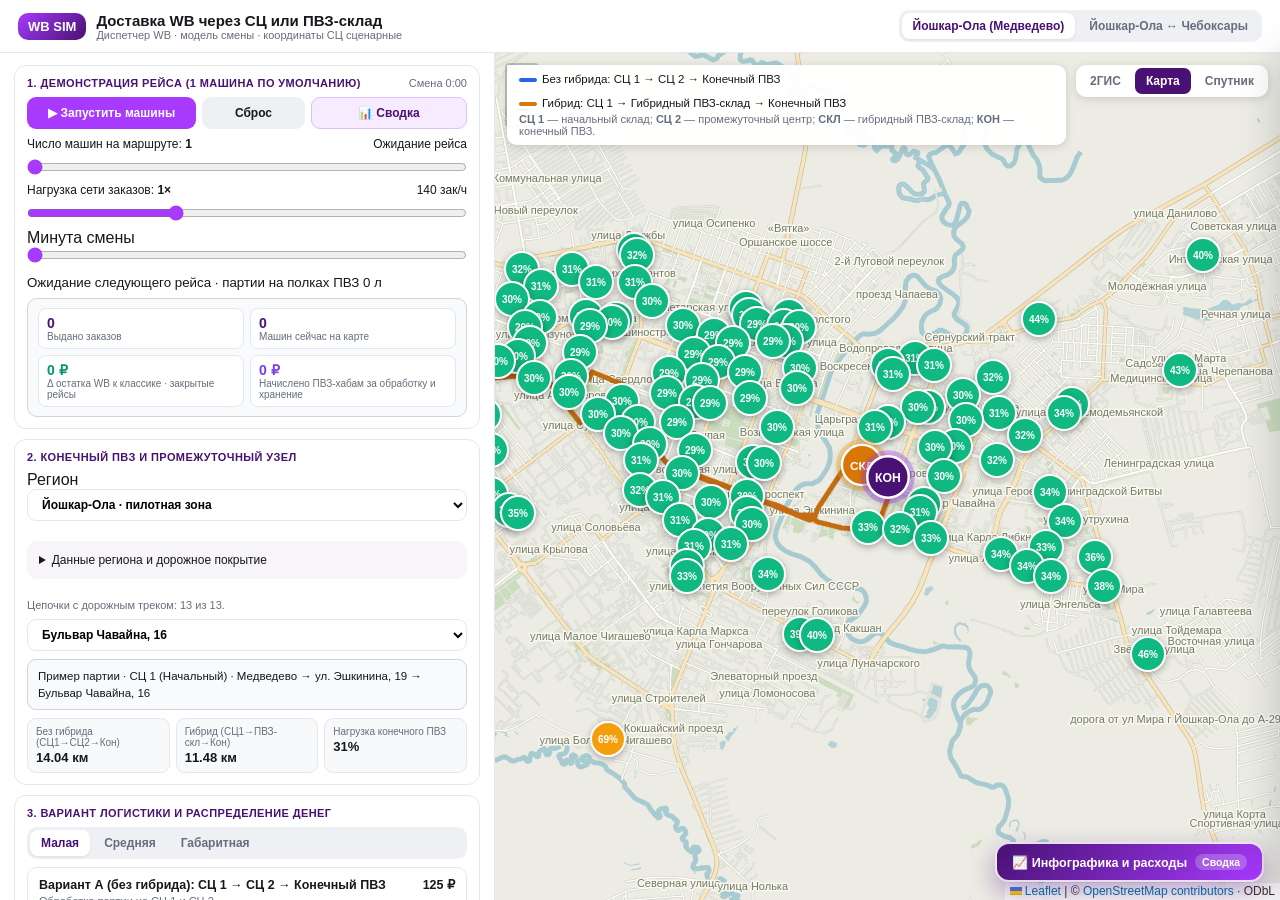
==== commit 1f31c0ef: "Подключить подложку 2ГИС с автономным резервом" ====
--- a/index.html
+++ b/index.html
@@ -2,6 +2,7 @@
 <html lang="ru">
   <head>
     <meta charset="UTF-8" />
+    <meta name="wb-sim-2gis-key" content="" />
     <meta name="viewport" content="width=device-width, initial-scale=1.0" />
     <title>
       WB ПВЗ — Доставка WB через СЦ или ПВЗ-склад
@@ -28,6 +29,7 @@
     <script defer src="src/state.js"></script>
     <script defer src="src/map/atlas.js"></script>
     <script defer src="src/map/map.js"></script>
+    <script defer src="src/map/twogis.js"></script>
     <script defer src="src/model/capacity.js"></script>
     <script defer src="src/model/trips.js"></script>
     <script defer src="src/model/shift.js"></script>
@@ -142,6 +144,12 @@
           <details class="audit"><summary>Данные региона и дорожное покрытие</summary>
             <p class="muted-note" id="catalogStatus"></p>
             <p class="muted-note" id="loadDetail"></p>
+            <form id="gisConfig">
+              <label>Ключ карты 2ГИС (Raster Tiles API)
+                <input id="gisKey" type="password" autocomplete="off" required />
+              </label>
+              <button type="submit" class="seg-btn">Подключить 2ГИС</button>
+            </form>
             <form id="regionSearch"><label>Другой город <input id="regionQuery" type="search" placeholder="Самара, Россия" required /></label>
               <button class="seg-btn" type="submit">Найти ПВЗ</button></form>
             <label>Подключить справочник региона <input id="regionFile" type="file" accept=".json,application/json" /></label>
@@ -345,8 +353,10 @@
           </div>
 
           <div class="layer-box">
+            <button class="layer-btn" id="btn2gis">2ГИС</button>
             <button class="layer-btn active" id="btnVec">Карта</button>
             <button class="layer-btn" id="btnSat">Спутник</button>
+            <small id="gisStatus" role="status" hidden></small>
           </div>
         </div>
       </main>
--- a/styles/app.css
+++ b/styles/app.css
@@ -732,6 +732,8 @@
 .plan-message {font-size:12px;}
 button:disabled, input:disabled {opacity:.6;cursor:default}
 .chain-banner {white-space:pre-line}
+.layer-box {position:relative;}
+#gisStatus {position:absolute; top:100%; right:0; width:180px; padding:7px; background:white; color:#38284a; border-radius:6px;}
 .preset-row {
   display: flex;
   flex-wrap: wrap;
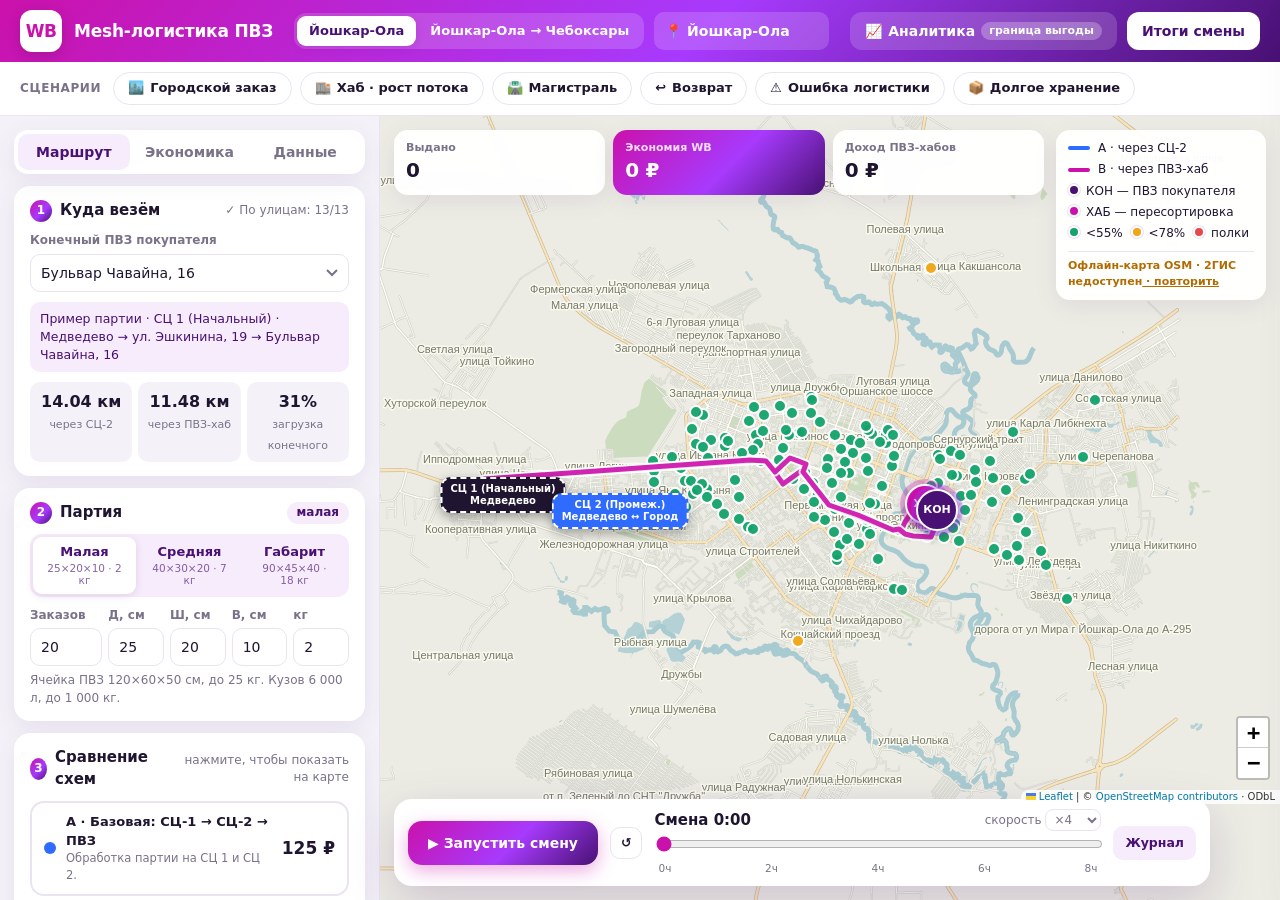
==== commit 4a750088: "Единая карта 2ГИС, офлайн-маршруты по улицам ко всем ПВЗ и новый интерфейс в стиле WB - Офлайн-граф " ====
--- a/index.html
+++ b/index.html
@@ -4,9 +4,7 @@
     <meta charset="UTF-8" />
     <meta name="wb-sim-2gis-key" content="" />
     <meta name="viewport" content="width=device-width, initial-scale=1.0" />
-    <title>
-      WB ПВЗ — Доставка WB через СЦ или ПВЗ-склад
-    </title>
+    <title>WB Mesh · ПВЗ вместо второго СЦ</title>
 
     <link rel="stylesheet" href="vendor/leaflet/leaflet.css" />
     <link rel="stylesheet" href="styles/app.css" />
@@ -19,6 +17,7 @@
     <script defer src="data/regions/streets.js"></script>
     <script defer src="data/regions/roads.js"></script>
     <script defer src="src/core/geo.js"></script>
+    <script defer src="src/core/router.js"></script>
     <script defer src="src/core/loadindex.js"></script>
     <script defer src="src/core/regions.js"></script>
     <script defer src="src/core/citysearch.js"></script>
@@ -34,435 +33,308 @@
     <script defer src="src/model/trips.js"></script>
     <script defer src="src/model/shift.js"></script>
     <script defer src="src/ui/reports.js"></script>
+    <script defer src="src/ui/insights.js"></script>
     <script defer src="src/ui/playback.js"></script>
     <script defer src="src/ui/controls.js"></script>
     <script defer src="src/main.js"></script>
   </head>
   <body>
-    <header>
+    <header class="topbar">
       <div class="brand">
-        <div class="brand-badge">WB SIM</div>
-        <div>
-          <div class="brand-title">
-            Доставка WB через СЦ или ПВЗ-склад
-          </div>
-          <div class="brand-sub" id="headerSubStatus">
-            Схема по вашей карте • Йошкар-Ола ↔ Чебоксары
-          </div>
-        </div>
-      </div>
-
-      <div class="seg-group">
-        <button class="seg-btn active" id="geoLocal">
-          Йошкар-Ола (Медведево)
+        <div class="brand-logo">WB</div>
+        <div class="brand-text">
+          <div class="brand-title">Mesh-логистика ПВЗ</div>
+          <div class="brand-sub" id="headerSubStatus">ПВЗ по пути вместо второго сортировочного центра</div>
+        </div>
+      </div>
+
+      <div class="region-switch">
+        <div class="seg" role="tablist">
+          <button class="seg-btn active" id="geoLocal">Йошкар-Ола</button>
+          <button class="seg-btn" id="geoInter">Йошкар-Ола → Чебоксары</button>
+        </div>
+        <select class="select compact" id="regionSelect" aria-label="Регион"></select>
+      </div>
+
+      <div class="top-actions">
+        <button class="btn ghost" id="drawerFab" type="button">
+          <span class="ico">📈</span> Аналитика <span class="pill" id="fabBadge">граница выгоды</span>
         </button>
-        <button class="seg-btn" id="geoInter">Йошкар-Ола ↔ Чебоксары</button>
+        <button class="btn primary" id="openSummary" type="button">Итоги смены</button>
       </div>
     </header>
 
+    <nav class="scenario-bar" aria-label="Сценарии для показа">
+      <span class="scenario-label">Сценарии</span>
+      <button class="chip" data-preset="urban"><span>🏙️</span>Городской заказ</button>
+      <button class="chip" data-preset="hub"><span>🏬</span>Хаб · рост потока</button>
+      <button class="chip" data-preset="trunk"><span>🛣️</span>Магистраль</button>
+      <button class="chip" data-preset="returns"><span>↩️</span>Возврат</button>
+      <button class="chip" data-preset="failure"><span>⚠️</span>Ошибка логистики</button>
+      <button class="chip" data-preset="longstay"><span>📦</span>Долгое хранение</button>
+      <span id="presetCaption" class="preset-caption"></span>
+    </nav>
+
     <div class="workspace">
-      <aside class="left-panel">
-        <div class="box">
-          <div class="box-head">
-            <span class="box-title"
-              >1. Демонстрация рейса (1 машина по умолчанию)</span
-            >
-            <span id="simClock" class="muted-note">Время: 00:00</span>
-          </div>
-
-          <div class="sim-controls">
-            <button class="sim-btn start" id="btnToggleSim">
-              ▶ Запустить машину
+      <aside class="side">
+        <div class="tabs" role="tablist">
+          <button class="tab active" data-tab="route">Маршрут</button>
+          <button class="tab" data-tab="money">Экономика</button>
+          <button class="tab" data-tab="ops">Данные</button>
+        </div>
+
+        <!-- ======== TAB: маршрут ======== -->
+        <section class="tab-pane active" data-pane="route">
+          <div class="card">
+            <div class="card-head">
+              <h2><span class="step">1</span>Куда везём</h2>
+              <span class="hint" id="roadStatus" role="status"></span>
+            </div>
+            <label class="field">
+              <span>Конечный ПВЗ покупателя</span>
+              <select class="select" id="finalPvzSelect"></select>
+            </label>
+            <div class="chain" id="chainExplanation">Расчёт…</div>
+            <div class="mini-metrics">
+              <div><b id="mDirectKm">— км</b><small>через СЦ-2</small></div>
+              <div><b id="mHybridKm">— км</b><small>через ПВЗ-хаб</small></div>
+              <div><b id="mFinalLoad">—%</b><small>загрузка конечного</small></div>
+            </div>
+          </div>
+
+          <div class="card">
+            <div class="card-head">
+              <h2><span class="step">2</span>Партия</h2>
+              <span class="tag" id="packageClass"></span>
+            </div>
+            <div class="seg full" id="sizeGroup">
+              <button class="seg-btn active" data-size="small">Малая<small>25×20×10 · 2 кг</small></button>
+              <button class="seg-btn" data-size="medium">Средняя<small>40×30×20 · 7 кг</small></button>
+              <button class="seg-btn" data-size="oversize">Габарит<small>90×45×40 · 18 кг</small></button>
+            </div>
+            <div class="grid-5">
+              <label class="field"><span>Заказов</span><input type="number" id="batch" value="20" min="1" step="1" required /></label>
+              <label class="field"><span>Д, см</span><input id="dim0" type="number" step="0.1" min="0.1" value="25" required /></label>
+              <label class="field"><span>Ш, см</span><input id="dim1" type="number" step="0.1" min="0.1" value="20" required /></label>
+              <label class="field"><span>В, см</span><input id="dim2" type="number" step="0.1" min="0.1" value="10" required /></label>
+              <label class="field"><span>кг</span><input id="kg" type="number" step="0.1" min="0.1" value="2" required /></label>
+            </div>
+            <label id="bulkConsentRow" class="check warn" hidden><input id="bulkConsent" type="checkbox" /> Покупатель согласен на доставку габарита через ПВЗ (+120 ₽)</label>
+            <p class="hint">Ячейка ПВЗ 120×60×50 см, до 25 кг. Кузов 6 000 л, до 1 000 кг.</p>
+          </div>
+
+          <div class="card">
+            <div class="card-head">
+              <h2><span class="step">3</span>Сравнение схем</h2>
+              <span class="hint">нажмите, чтобы показать на карте</span>
+            </div>
+            <button class="route-option" id="optDirect" type="button">
+              <span class="route-dot classic"></span>
+              <span class="route-body">
+                <span class="route-name">A · Базовая: СЦ-1 → СЦ-2 → ПВЗ</span>
+                <span class="route-sub" id="metaDirect">Двойная сортировка</span>
+              </span>
+              <span class="route-price" id="priceDirect">— ₽</span>
             </button>
-            <button class="sim-btn reset" id="resetSimulation">Сброс</button>
-            <button class="sim-btn summary-open" id="openSummary">
-              📊 Сводка
+            <button class="route-option active" id="optHybrid" type="button">
+              <span class="route-dot hybrid"></span>
+              <span class="route-body">
+                <span class="route-name">B · Mesh: СЦ-1 → ПВЗ-хаб → ПВЗ</span>
+                <span class="route-sub" id="metaHybrid">Пересортировка в ПВЗ по пути</span>
+              </span>
+              <span class="route-price" id="priceHybrid">— ₽</span>
             </button>
-          </div>
-
-          <div class="sim-row">
-            <span
-              >Число машин на маршруте:
-              <strong id="truckCountLabel">1 машина (наглядно)</strong></span
-            >
-            <span id="truckLegStatus">Ожидание старта</span>
-          </div>
-          <input
-            type="range"
-            id="truckCountSlider"
-            min="1"
-            max="3"
-            step="1"
-            value="1"
-          />
-
-          <div class="sim-row">
-            <span
-              >Нагрузка сети заказов: <strong id="flowLabel">1.0×</strong></span
-            >
-            <span id="ordersCountLabel">~140 зак/ч</span>
-          </div>
-          <input
-            type="range"
-            id="flowSlider"
-            min="50"
-            max="200"
-            step="10"
-            value="100"
-          />
-
-          <p id="planStatus" class="plan-message" role="status" hidden></p>
-          <label
-            >Минута смены
-            <input id="scrub" type="range" min="0" max="480" value="0" /></label
-          ><small id="liveLog" class="event-log"></small>
-          <div class="live-stats">
-            <div class="stat-cell">
-              <div class="stat-num" id="stDelivered">0</div>
-              <div class="stat-txt">Выдано заказов</div>
-            </div>
-            <div class="stat-cell">
-              <div class="stat-num" id="stActiveTrucks">0</div>
-              <div class="stat-txt">Машин сейчас на карте</div>
-            </div>
-            <div class="stat-cell">
-              <div class="savings-value stat-num" id="stMpSaved">0 ₽</div>
-              <div class="stat-txt">
-                Δ остатка WB к классике · закрытые рейсы
-              </div>
-            </div>
-            <div class="stat-cell">
-              <div class="payment-value stat-num" id="stPvzEarned">0 ₽</div>
-              <div class="stat-txt">Начислено ПВЗ-хабам за обработку и хранение</div>
-            </div>
-          </div>
-        </div>
-
-        <div class="box">
-          <div class="box-title">2. Конечный ПВЗ и промежуточный узел</div>
-          <label>Регион <select class="pvz-select" id="regionSelect"></select></label>
-          <details class="audit"><summary>Данные региона и дорожное покрытие</summary>
-            <p class="muted-note" id="catalogStatus"></p>
-            <p class="muted-note" id="loadDetail"></p>
-            <form id="gisConfig">
-              <label>Ключ карты 2ГИС (Raster Tiles API)
-                <input id="gisKey" type="password" autocomplete="off" required />
-              </label>
-              <button type="submit" class="seg-btn">Подключить 2ГИС</button>
-            </form>
-            <form id="regionSearch"><label>Другой город <input id="regionQuery" type="search" placeholder="Самара, Россия" required /></label>
-              <button class="seg-btn" type="submit">Найти ПВЗ</button></form>
-            <label>Подключить справочник региона <input id="regionFile" type="file" accept=".json,application/json" /></label>
-            <p id="importStatus" role="status"></p>
-            <button class="seg-btn" id="retryRoads">Обновить дороги Valhalla</button>
+            <div class="decision" id="decisionCard"></div>
+          </div>
+
+          <div class="card">
+            <div class="card-head"><h2><span class="step">4</span>Смена</h2><span class="hint" id="truckLegStatus">Ожидание старта</span></div>
+            <label class="field range">
+              <span>Машин на линии <b id="truckCountLabel">1</b></span>
+              <input type="range" id="truckCountSlider" min="1" max="3" step="1" value="1" />
+            </label>
+            <label class="field range">
+              <span>Поток заказов <b id="flowLabel">1×</b> <em id="ordersCountLabel">140 зак/ч</em></span>
+              <input type="range" id="flowSlider" min="50" max="200" step="10" value="100" />
+            </label>
+          </div>
+        </section>
+
+        <!-- ======== TAB: экономика ======== -->
+        <section class="tab-pane" data-pane="money">
+          <div class="card">
+            <div class="card-head"><h2>Тарифы и ставки</h2><button class="link" id="resetTariffs" type="button">сбросить</button></div>
+            <p class="hint">Меняйте ставки — смена пересчитывается мгновенно. Это и есть финмодель MVP.</p>
+            <div class="grid-2" id="tariffGrid"></div>
+          </div>
+
+          <div class="card">
+            <div class="card-head"><h2>Сеть ПВЗ</h2></div>
+            <label class="field range">
+              <span>Поправка к загрузке полок <b><output id="shelfValue"></output></b></span>
+              <input id="shelfSlider" type="range" min="50" max="140" value="100" />
+            </label>
+            <label class="check"><input id="useCompetition" type="checkbox" checked /> Учитывать соседние Ozon и Яндекс Маркет</label>
+            <label class="check"><input id="stress" type="checkbox" /> Пик: все хабы заняты на 99%</label>
+          </div>
+
+          <details class="card formulas">
+            <summary><h2>Как считается выгода</h2><span class="hint">формулы модели</span></summary>
+            <div id="formulaBox"></div>
           </details>
-          <small id="roadStatus" class="muted-note" role="status"></small>
-          <select class="pvz-select" id="finalPvzSelect"></select>
-
-          <div class="chain-banner" id="chainExplanation">
-            <strong>Цепочка маршрута:</strong> расчёт...
-          </div>
-
-          <div class="metrics-grid">
-            <div class="metric-card">
-              <div class="metric-lbl">Без гибрида (СЦ1→СЦ2→Кон)</div>
-              <div class="metric-val" id="mDirectKm">— км</div>
-            </div>
-            <div class="metric-card">
-              <div class="metric-lbl">Гибрид (СЦ1→ПВЗ-скл→Кон)</div>
-              <div class="metric-val" id="mHybridKm">— км</div>
-            </div>
-            <div class="metric-card">
-              <div class="metric-lbl">Нагрузка конечного ПВЗ</div>
-              <div class="metric-val" id="mFinalLoad">—%</div>
-            </div>
-          </div>
-        </div>
-
-        <div class="box">
-          <div class="box-title">
-            3. Вариант логистики и распределение денег
-          </div>
-          <div class="seg-group" id="sizeGroup">
-            <button class="seg-btn active" data-size="small">Малая</button>
-            <button class="seg-btn" data-size="medium">Средняя</button>
-            <button class="seg-btn" data-size="oversize">Габаритная</button>
-          </div>
-
-          <label id="bulkConsentRow" class="muted-note" hidden><input id="bulkConsent" type="checkbox" /> Покупатель согласен на габаритный гибрид (+120 ₽)</label>
-          <div class="route-option" id="optDirect">
-            <div class="route-top">
-              <span>Вариант А (без гибрида): СЦ 1 → СЦ 2 → Конечный ПВЗ</span>
-              <span id="priceDirect">— ₽</span>
-            </div>
-            <div class="route-sub" id="metaDirect">
-              Через 2 сортировочных центра (двойная перевалка на СЦ 1 и СЦ 2)
-            </div>
-          </div>
-
-          <div class="route-option active" id="optHybrid">
-            <div class="route-top">
-              <span
-                >Вариант Б (гибрид): СЦ 1 → Гибридный ПВЗ-склад → Конечный
-                ПВЗ</span
-              >
-              <span id="priceHybrid">— ₽</span>
-            </div>
-            <div class="route-sub" id="metaHybrid">
-              Пересортировка в промежуточном ПВЗ
-            </div>
-          </div>
-
-          <section class="audit">
-            <h3>Условия эксперимента</h3>
-            <div class="preset-row">
-              <button data-preset="urban">Город</button>
-              <button data-preset="hub">Хаб</button>
-              <button data-preset="trunk">Магистраль</button>
-              <button data-preset="returns">Возврат</button>
-              <button data-preset="failure">Сбой</button>
-              <button data-preset="longstay">Хранение</button>
-            </div>
-            <span id="presetCaption" class="preset-caption"></span>
-            <label
-              >Поправка к загрузке полок <output id="shelfValue"></output
-              ><input
-                id="shelfSlider"
-                type="range"
-                min="50"
-                max="140"
-                value="100"
-            /></label>
-            <label
-              >Хранение первой партии до смены, суток
-              <input
-                id="storageDays"
-                type="number"
-                value="0"
-                min="0"
-                step="1"
-                required
-            /></label>
-            <label
-              ><input id="useCompetition" type="checkbox" checked /> Учитывать соседние Ozon и Яндекс Маркет вместе с WB</label
-            >
-            <label
-              >Заказов в партии
-              <input
-                type="number"
-                id="batch"
-                value="20"
-                min="1"
-                step="1"
-                required
-            /></label>
-            <p>Упаковка, см (Д × Ш × В), и масса, кг. Тарифная категория: <strong id="packageClass"></strong>.</p>
-            <label
-              >Д
-              <input
-                id="dim0"
-                type="number"
-                step="0.1"
-                min="0.1"
-                value="25"
-                required /></label
-            ><label
-              >Ш
-              <input
-                id="dim1"
-                type="number"
-                step="0.1"
-                min="0.1"
-                value="20"
-                required /></label
-            ><label
-              >В
-              <input
-                id="dim2"
-                type="number"
-                step="0.1"
-                min="0.1"
-                value="10"
-                required /></label
-            ><label
-              >кг
-              <input
-                id="kg"
-                type="number"
-                step="0.1"
-                min="0.1"
-                value="2"
-                required
-            /></label>
-            <p>
-              Ячейка 120 × 60 × 50 см, до 25 кг. Кузов 6000 л, до 1000 кг. Для
-              кросс-докинга резервируется весь объём партии на время обработки
-              одним сотрудником.
-            </p>
-            <label
-              ><input id="stress" type="checkbox" /> Пик: все хабы заняты на
-              99%</label
-            >
-            <label
-              >Первый рейс смены
-              <select id="incident">
+
+          <div class="card">
+            <div class="card-head"><h2>Юнит-экономика партии</h2><span class="hint">на 1 заказ</span></div>
+            <div class="cost-card" id="costSplitCard"></div>
+          </div>
+        </section>
+
+        <!-- ======== TAB: склад и данные ======== -->
+        <section class="tab-pane" data-pane="ops">
+          <div class="card">
+            <div class="card-head"><h2>Инцидент и хранение</h2></div>
+            <label class="field"><span>Первый рейс смены</span>
+              <select class="select" id="incident">
                 <option value="none">Штатный</option>
                 <option value="return">Возврат одной коробки</option>
                 <option value="error">Пересорт одной коробки</option>
-              </select></label
-            >
+              </select>
+            </label>
+            <label class="field"><span>Хранение первой партии до смены, суток</span>
+              <input id="storageDays" type="number" value="0" min="0" step="1" required />
+            </label>
             <section id="storedLot" class="lot-panel" hidden>
               <h3>Первая партия со хранения</h3><p id="lotLedger"></p>
-              <button id="showStoragePickup" type="button">К моменту отгрузки</button>
+              <button id="showStoragePickup" class="btn small" type="button">К моменту отгрузки</button>
             </section>
-            <h3>Ручной остаток продавца</h3>
-            <select id="stockPoint"></select>
-            <button data-stock="receive">Принять 10</button
-            ><button data-stock="sell">Продать 2</button
-            ><button data-stock="day">+ сутки</button>
-            <p id="stockStatus"></p>
-            <small
-              ><span id="storageRate"></span> за единицу в сутки. Запас
-              уменьшает доступную полку. Этот договор хранения учитывается
-              отдельно от перевозки.</small
-            >
-          </section>
-          <div class="cost-card" id="costSplitCard"></div>
-        </div>
+          </div>
+
+          <div class="card">
+            <div class="card-head"><h2>Остаток продавца в ПВЗ</h2></div>
+            <select class="select" id="stockPoint"></select>
+            <div class="btn-row">
+              <button class="btn small" data-stock="receive">Принять 10</button>
+              <button class="btn small" data-stock="sell">Продать 2</button>
+              <button class="btn small" data-stock="day">+ сутки</button>
+            </div>
+            <p class="hint" id="stockStatus"></p>
+            <p class="hint"><span id="storageRate"></span> за единицу в сутки. Запас уменьшает доступную полку.</p>
+          </div>
+
+          <div class="card">
+            <div class="card-head"><h2>Данные региона</h2></div>
+            <p class="hint" id="catalogStatus"></p>
+            <p class="hint" id="loadDetail"></p>
+            <form id="regionSearch" class="inline-form"><input id="regionQuery" type="search" placeholder="Другой город: Самара, Россия" required />
+              <button class="btn small" type="submit">Найти ПВЗ</button></form>
+            <label class="field"><span>Справочник региона (JSON)</span><input id="regionFile" type="file" accept=".json,application/json" /></label>
+            <p id="importStatus" class="hint" role="status"></p>
+            <button class="btn small" id="retryRoads" type="button">Перестроить маршруты</button>
+          </div>
+
+          <div class="card">
+            <div class="card-head"><h2>Карта 2ГИС</h2></div>
+            <p class="hint">Карта 2ГИС работает без ключа. Ключ Raster Tiles API (необязательно) включает фирменные тайлы v2.</p>
+            <form id="gisConfig" class="inline-form">
+              <input id="gisKey" type="password" autocomplete="off" placeholder="Ключ 2ГИС" required />
+              <button type="submit" class="btn small">Сохранить</button>
+            </form>
+          </div>
+        </section>
       </aside>
 
       <main class="map-wrap">
         <div id="map"></div>
 
-        <div class="map-top-bar">
-          <div class="map-legend-box">
-            <div class="road-legend">
-              <span
-                ><i class="classic-line line-sample"></i>Без гибрида: СЦ 1 → СЦ 2 → Конечный ПВЗ</span
-              >
-              <span
-                ><i class="hybrid-line line-sample"></i>Гибрид: СЦ 1
-                → Гибридный ПВЗ-склад → Конечный ПВЗ</span
-              >
-            </div>
-            <div class="muted-note">
-              <strong>СЦ 1</strong> — начальный склад;
-              <strong>СЦ 2</strong> — промежуточный центр; <strong>СКЛ</strong> — гибридный ПВЗ-склад;
-              <strong>КОН</strong> — конечный ПВЗ.
-            </div>
-          </div>
-
-          <div class="layer-box">
-            <button class="layer-btn" id="btn2gis">2ГИС</button>
-            <button class="layer-btn active" id="btnVec">Карта</button>
-            <button class="layer-btn" id="btnSat">Спутник</button>
-            <small id="gisStatus" role="status" hidden></small>
-          </div>
-        </div>
+        <div class="kpi-strip">
+          <div class="kpi"><small>Выдано</small><b id="stDelivered">0</b></div>
+          <div class="kpi accent" title="Разница остатка WB к базовой схеме по закрытым рейсам"><small>Экономия WB</small><b class="savings-value" id="stMpSaved">0 ₽</b></div>
+          <div class="kpi"><small>Доход ПВЗ-хабов</small><b class="payment-value" id="stPvzEarned">0 ₽</b></div>
+          <div class="kpi"><small>Через ПВЗ / СЦ-2</small><b id="stSplit">0 / 0</b></div>
+          <div class="kpi"><small>Машин в пути</small><b id="stActiveTrucks">0</b></div>
+        </div>
+
+        <div class="map-legend">
+          <div><i class="line-sample classic-line"></i>A · через СЦ-2</div>
+          <div><i class="line-sample hybrid-line"></i>B · через ПВЗ-хаб</div>
+          <div><i class="dot-sample final"></i>КОН — ПВЗ покупателя</div>
+          <div><i class="dot-sample hub"></i>ХАБ — пересортировка</div>
+          <div class="legend-load"><i class="dot-sample low"></i>&lt;55% <i class="dot-sample mid"></i>&lt;78% <i class="dot-sample high"></i>полки</div>
+          <small id="gisStatus" class="map-source" role="status"></small>
+        </div>
+
+        <div class="player">
+          <button class="play" id="btnToggleSim" type="button">▶ Запустить смену</button>
+          <button class="btn ghost small" id="resetSimulation" type="button" title="В начало смены">↺</button>
+          <div class="timeline">
+            <div class="timeline-top">
+              <span id="simClock" class="clock">Смена 0:00</span>
+              <span class="speed">скорость
+                <select id="speedSelect"><option value="2">×2</option><option value="4" selected>×4</option><option value="10">×10</option><option value="30">×30</option></select>
+              </span>
+            </div>
+            <input id="scrub" type="range" min="0" max="480" value="0" aria-label="Минута смены" />
+            <div class="ticks"><span>0ч</span><span>2ч</span><span>4ч</span><span>6ч</span><span>8ч</span></div>
+          </div>
+          <details class="log">
+            <summary>Журнал</summary>
+            <small id="liveLog" class="event-log"></small>
+          </details>
+        </div>
+        <p id="planStatus" class="plan-message" role="status" hidden></p>
       </main>
     </div>
 
     <div class="modal-backdrop" id="summaryModal">
       <div class="modal-card">
-        <div class="summary-heading">
-          <h3 class="summary-title">
-            Сводка и сравнение: СЦ 1 → СЦ 2 vs Гибридный ПВЗ-склад
-          </h3>
-          <button class="close-modal-btn">Закрыть</button>
-        </div>
-
-        <div class="summary-metrics metrics-grid" id="summaryTopKpis"></div>
+        <div class="modal-head">
+          <div>
+            <small class="eyebrow">Итоги смены · 8 часов · одинаковый спрос и парк</small>
+            <h3>Базовая схема через СЦ-2 vs Mesh через ПВЗ</h3>
+          </div>
+          <button class="close-modal-btn" aria-label="Закрыть">✕</button>
+        </div>
+        <div id="summaryHero" class="summary-hero"></div>
+        <div class="summary-metrics" id="summaryTopKpis"></div>
+        <h4 class="section-title">Нагрузка ПВЗ-хабов</h4>
+        <div id="hubLoadTable"></div>
+        <h4 class="section-title">Тариф для покупателя</h4>
         <table class="summary-table" id="summaryTable">
-          <thead>
-            <tr>
-              <th>Схема</th>
-              <th>Узлы</th>
-              <th>Базовый тариф СЦ / заказ</th>
-              <th>К оплате / заказ</th>
-            </tr>
-          </thead>
+          <thead><tr><th>Схема</th><th>Узлы</th><th>Базовый тариф / заказ</th><th>К оплате / заказ</th></tr></thead>
           <tbody></tbody>
         </table>
       </div>
     </div>
 
-    <!-- Плавающая кнопка в правом нижнем углу и выезжающее боковое меню с инфографикой -->
-    <button class="drawer-fab" id="drawerFab">
-      <span>📈 Инфографика и расходы</span>
-      <span class="fab-pill" id="fabBadge">Сводка</span>
-    </button>
-
-    <aside
-      class="analytics-drawer"
-      id="analyticsDrawer"
-      aria-label="Аналитическая сводка"
-    >
+    <aside class="analytics-drawer" id="analyticsDrawer" aria-label="Аналитика">
       <div class="drawer-header">
         <div>
-          <h3>Аналитика: деньги, время и издержки</h3>
-          <p id="drawerSubtitle">
-            Сравнение «СЦ 1 → СЦ 2» и «Гибридный ПВЗ-склад»
-          </p>
+          <h3>Аналитика и граница выгодности</h3>
+          <p id="drawerSubtitle">Сравнение при одинаковом спросе и парке</p>
         </div>
         <button class="drawer-close" title="Свернуть">✕</button>
       </div>
       <div class="drawer-body" id="drawerBodyContent"></div>
     </aside>
 
-    <template id="map-credit"
-      >©
-      <a href="https://www.openstreetmap.org/copyright"
-        >OpenStreetMap contributors</a
-      >
-      · ODbL</template
-    >
-    <template id="economics-view"
-      ><div class="cost-scroll">
-        <table class="summary-table">
-          <thead>
-            <tr>
-              <th>На заказ</th>
-              <th>Через СЦ 2</th>
-              <th>Гибрид¹</th>
-            </tr>
-          </thead>
+    <template id="map-credit">© <a href="https://www.openstreetmap.org/copyright">OpenStreetMap contributors</a> · ODbL</template>
+    <template id="economics-view"><div class="cost-scroll">
+        <table class="summary-table compact">
+          <thead><tr><th>На заказ</th><th>A · СЦ-2</th><th>B · Mesh¹</th></tr></thead>
           <tbody></tbody>
         </table>
       </div>
-      <small
-        >¹ При отказе хаба применён тариф классики. В межгороде сохранён СЦ
-        Чебоксар. <span class="rate-note"></span> Таблица на заказ показывает
-        вклад до этого расхода.</small
-      ></template
-    >
-    <template id="shift-view"
-      ><section class="recommendation">
+      <small class="hint">¹ При отказе хаба применён тариф базовой схемы. <span class="rate-note"></span></small></template>
+    <template id="shift-view"><section class="recommendation">
         <small>Рекомендация по итогу смены</small>
         <h3></h3>
         <p></p>
-        <div>
-          <span data-result="direct"></span><br /><span
-            data-result="hybrid"
-          ></span>
-        </div>
+        <div class="rec-results"><span data-result="direct"></span><span data-result="hybrid"></span></div>
       </section>
-      <table class="summary-table">
-        <thead>
-          <tr>
-            <th>Смена 8 ч</th>
-            <th>Спрос</th>
-            <th>Выдано / возвраты</th>
-            <th>Не вывезено</th>
-            <th>ПВЗ · хранение</th><th>Остаток WB</th>
-          </tr>
-        </thead>
+      <table class="summary-table compact">
+        <thead><tr><th>Смена 8 ч</th><th>Спрос</th><th>Выдано / возвр.</th><th>Не вывезено</th><th>ПВЗ · хранение</th><th>Остаток WB</th></tr></thead>
         <tbody></tbody>
       </table>
-      <p>
-        Допуск рейса — машина успевает вернуться до конца смены. Невывезенный
-        спрос остаётся в очереди на конец смены. Возвраты сторнируют выручку, расходы исправления
-        оплачивает WB.
-      </p></template
-    >
+      <p class="hint">Рейс допускается, если машина успевает вернуться до конца смены. Невывезенный спрос остаётся в очереди. Возвраты сторнируют выручку, исправление оплачивает WB.</p></template>
   </body>
 </html>
--- a/styles/app.css
+++ b/styles/app.css
@@ -1,830 +1,408 @@
+/* WB Mesh · интерфейс в стилистике Wildberries */
 :root {
-  --wb-primary: #a73afd;
-  --wb-dark: #481173;
-  --wb-soft: #f6ebff;
-  --bg: #f4f5f8;
+  --wb: #cb11ab;
+  --wb-2: #a73afd;
+  --wb-deep: #481173;
+  --wb-grad: linear-gradient(135deg, #cb11ab 0%, #a73afd 55%, #481173 100%);
+  --wb-soft: #f7ecfb;
+  --wb-soft-2: #efe3f8;
+  --bg: #f4f2f8;
   --card: #ffffff;
-  --text: #16181d;
-  --muted: #666d7c;
-  --border: #e5e7eb;
-}
-* {
-  box-sizing: border-box;
+  --text: #1f1530;
+  --muted: #7a7289;
+  --line: #e9e4f0;
+  --good: #13a36b;
+  --good-soft: #e5f7ef;
+  --bad: #e5484d;
+  --bad-soft: #fdecec;
+  --warn: #f2a516;
+  --classic: #2f6bff;
+  --radius: 16px;
+  --shadow: 0 6px 24px rgba(72, 17, 115, 0.08);
+  --shadow-lg: 0 16px 48px rgba(72, 17, 115, 0.18);
+}
+
+* { box-sizing: border-box; }
+html, body { height: 100%; }
+body {
   margin: 0;
-  padding: 0;
-  font-family:
-    -apple-system, BlinkMacSystemFont, "Segoe UI", Roboto, Inter, sans-serif;
-}
-body {
+  font: 14px/1.45 "Inter", "Segoe UI", system-ui, -apple-system, Roboto, Arial, sans-serif;
+  color: var(--text);
   background: var(--bg);
-  color: var(--text);
-  height: 100vh;
   display: flex;
   flex-direction: column;
   overflow: hidden;
 }
-
-header {
-  background: var(--card);
-  border-bottom: 1px solid var(--border);
-  padding: 10px 18px;
+button, input, select { font: inherit; color: inherit; }
+button { cursor: pointer; }
+button:disabled { opacity: 0.5; cursor: not-allowed; }
+h2, h3, h4 { margin: 0; }
+
+/* ---------- верхняя панель ---------- */
+.topbar {
   display: flex;
   align-items: center;
-  justify-content: space-between;
-  gap: 10px;
-  flex-wrap: wrap;
-  z-index: 20;
-}
-.brand {
-  display: flex;
-  align-items: center;
-  gap: 10px;
-}
-.brand-badge {
-  background: linear-gradient(135deg, var(--wb-primary), var(--wb-dark));
+  gap: 20px;
+  padding: 10px 20px;
+  background: var(--wb-grad);
   color: #fff;
-  font-weight: 800;
-  font-size: 13px;
-  padding: 6px 10px;
-  border-radius: 10px;
-}
-.brand-title {
-  font-weight: 800;
-  font-size: 15px;
-}
-.brand-sub {
-  font-size: 11px;
-  color: var(--muted);
-}
-
-.seg-group {
-  display: flex;
-  background: #eef0f4;
-  padding: 3px;
-  border-radius: 10px;
-  gap: 3px;
-}
+  flex: none;
+}
+.brand { display: flex; align-items: center; gap: 12px; min-width: 260px; }
+.brand-logo {
+  width: 42px; height: 42px; border-radius: 12px;
+  background: #fff; color: var(--wb);
+  display: grid; place-items: center;
+  font-weight: 900; font-size: 17px; letter-spacing: -0.5px;
+  box-shadow: 0 4px 14px rgba(0, 0, 0, 0.15);
+}
+.brand-title { font-weight: 800; font-size: 17px; letter-spacing: -0.2px; }
+.brand-sub { font-size: 12px; opacity: 0.85; }
+.region-switch { display: flex; align-items: center; gap: 10px; margin: 0 auto; }
+.topbar .seg { background: rgba(255, 255, 255, 0.16); }
+.topbar .seg-btn { color: #fff; }
+.topbar .seg-btn.active { background: #fff; color: var(--wb-deep); }
+.topbar .select.compact {
+  background: rgba(255, 255, 255, 0.16); color: #fff; border-color: transparent; width: 175px; font-weight: 600;
+}
+.topbar .select.compact option { color: var(--text); }
+.top-actions { display: flex; gap: 10px; }
+.topbar .btn.ghost { background: rgba(255, 255, 255, 0.16); color: #fff; border-color: transparent; }
+.topbar .btn.ghost:hover { background: rgba(255, 255, 255, 0.26); }
+.topbar .btn.primary { background: #fff; color: var(--wb-deep); }
+.topbar .btn.primary:hover { transform: translateY(-1px); }
+.pill {
+  background: rgba(255, 255, 255, 0.25); border-radius: 99px; padding: 1px 8px; font-size: 11px; font-weight: 600;
+}
+
+/* ---------- сценарии ---------- */
+.scenario-bar {
+  display: flex; align-items: center; gap: 8px;
+  padding: 10px 20px; background: #fff; border-bottom: 1px solid var(--line);
+  flex: none; overflow-x: auto;
+}
+.scenario-label { font-size: 12px; font-weight: 700; color: var(--muted); text-transform: uppercase; letter-spacing: 0.6px; margin-right: 4px; }
+.chip {
+  display: inline-flex; align-items: center; gap: 6px;
+  border: 1.5px solid var(--line); background: #fff; border-radius: 99px;
+  padding: 6px 14px; font-weight: 600; font-size: 13px; white-space: nowrap;
+  transition: all 0.15s ease;
+}
+.chip:hover { border-color: var(--wb-2); color: var(--wb-deep); }
+.chip.active { background: var(--wb-grad); border-color: transparent; color: #fff; box-shadow: 0 4px 14px rgba(203, 17, 171, 0.3); }
+.preset-caption { margin-left: auto; font-size: 12px; color: var(--wb-deep); font-weight: 600; white-space: nowrap; }
+
+/* ---------- рабочая область ---------- */
+.workspace { flex: 1; display: grid; grid-template-columns: 420px 1fr; min-height: 0; }
+.side { overflow-y: auto; padding: 14px 14px 30px; border-right: 1px solid var(--line); background: var(--bg); }
+.tabs {
+  display: grid; grid-template-columns: repeat(3, 1fr); gap: 4px;
+  background: #fff; padding: 4px; border-radius: 14px; margin-bottom: 12px; box-shadow: var(--shadow);
+  position: sticky; top: 0; z-index: 5;
+}
+.tab { border: 0; background: transparent; padding: 8px 6px; border-radius: 10px; font-weight: 600; color: var(--muted); }
+.tab.active { background: var(--wb-soft); color: var(--wb-deep); }
+.tab-pane { display: none; }
+.tab-pane.active { display: block; }
+
+.card {
+  background: var(--card); border-radius: var(--radius); padding: 14px 16px;
+  margin-bottom: 12px; box-shadow: var(--shadow);
+}
+.card-head { display: flex; align-items: center; justify-content: space-between; gap: 10px; margin-bottom: 10px; }
+.card h2 { font-size: 15px; font-weight: 800; display: flex; align-items: center; gap: 8px; }
+.step {
+  width: 22px; height: 22px; border-radius: 50%; background: var(--wb-grad); color: #fff;
+  display: inline-grid; place-items: center; font-size: 12px; font-weight: 800;
+}
+.hint { color: var(--muted); font-size: 12px; margin: 6px 0 0; }
+.card-head .hint { margin: 0; text-align: right; }
+.tag { background: var(--wb-soft); color: var(--wb-deep); font-weight: 700; font-size: 12px; padding: 2px 10px; border-radius: 99px; }
+.tag:empty { display: none; }
+.link { border: 0; background: none; color: var(--wb); font-weight: 600; font-size: 12px; }
+
+.field { display: flex; flex-direction: column; gap: 4px; margin-bottom: 10px; }
+.field > span { font-size: 12px; color: var(--muted); font-weight: 600; }
+.field > span b { color: var(--text); }
+.field > span em { font-style: normal; color: var(--muted); float: right; font-weight: 500; }
+.field input[type="number"], .field input[type="search"], .field input[type="password"], .inline-form input, .select {
+  width: 100%; border: 1.5px solid var(--line); border-radius: 10px; padding: 8px 10px; background: #fff; outline: none;
+  transition: border-color 0.15s;
+}
+.field input:focus, .select:focus, .inline-form input:focus { border-color: var(--wb-2); }
+.field input.changed { border-color: var(--wb); background: var(--wb-soft); }
+.field input:invalid { border-color: var(--bad); }
+.select { appearance: none; padding-right: 30px;
+  background: #fff url("data:image/svg+xml,%3Csvg xmlns='http://www.w3.org/2000/svg' width='12' height='8'%3E%3Cpath d='M1 1l5 5 5-5' fill='none' stroke='%237a7289' stroke-width='2'/%3E%3C/svg%3E") no-repeat right 10px center;
+}
+.grid-5 { display: grid; grid-template-columns: 1.3fr repeat(4, 1fr); gap: 6px; margin-top: 10px; }
+.grid-5 .field { margin-bottom: 0; }
+.grid-2 { display: grid; grid-template-columns: 1fr 1fr; gap: 0 10px; }
+.check { display: flex; align-items: center; gap: 8px; font-size: 13px; margin: 8px 0; cursor: pointer; }
+.check input { accent-color: var(--wb); width: 16px; height: 16px; }
+.check.warn { background: #fff7e6; border-radius: 10px; padding: 8px 10px; }
+.check[hidden] { display: none; }
+.inline-form { display: flex; gap: 6px; margin: 8px 0; }
+.btn-row { display: flex; gap: 6px; margin-top: 8px; }
+
+input[type="range"] { width: 100%; accent-color: var(--wb); height: 22px; }
+
+.seg { display: inline-flex; background: var(--wb-soft); border-radius: 12px; padding: 3px; gap: 2px; }
+.seg.full { display: grid; grid-template-columns: repeat(3, 1fr); width: 100%; }
 .seg-btn {
-  border: none;
-  background: transparent;
-  padding: 6px 11px;
-  border-radius: 8px;
-  font-size: 12px;
-  font-weight: 600;
-  color: var(--muted);
-  cursor: pointer;
-  transition: all 0.15s;
-}
-.seg-btn.active {
-  background: #fff;
-  color: var(--wb-dark);
-  box-shadow: 0 1px 3px rgba(0, 0, 0, 0.08);
-}
-
-.workspace {
-  display: flex;
-  flex: 1;
-  overflow: hidden;
-}
-
-.left-panel {
-  width: 495px;
-  min-width: 390px;
-  background: var(--card);
-  border-right: 1px solid var(--border);
-  display: flex;
-  flex-direction: column;
-  overflow-y: auto;
-  padding: 12px 14px;
-  gap: 10px;
-}
-
-.box {
-  border: 1px solid var(--border);
-  border-radius: 12px;
-  padding: 11px 12px;
-  background: #fff;
-  display: flex;
-  flex-direction: column;
-  gap: 8px;
-}
-.box-head {
-  display: flex;
-  justify-content: space-between;
-  align-items: center;
-}
-.box-title {
-  font-size: 11px;
-  font-weight: 800;
-  text-transform: uppercase;
-  letter-spacing: 0.4px;
-  color: var(--wb-dark);
-}
-
-.sim-controls {
-  display: flex;
-  gap: 6px;
-}
-.sim-btn {
-  flex: 1;
-  border: none;
-  border-radius: 9px;
-  padding: 8px 10px;
-  font-size: 12px;
-  font-weight: 700;
-  cursor: pointer;
-  transition: all 0.15s;
-}
-.sim-btn.start {
-  background: var(--wb-primary);
-  color: #fff;
-}
-.sim-btn.start.running {
-  background: #dc2626;
-}
-.sim-btn.reset {
-  background: #eef0f4;
-  color: var(--text);
-  flex: 0.55;
-}
-.sim-btn.summary-open {
-  background: var(--wb-soft);
-  color: var(--wb-dark);
-  flex: 0.9;
-  border: 1px solid #dfbfff;
-}
-
-.sim-row {
-  display: flex;
-  justify-content: space-between;
-  align-items: center;
-  font-size: 12px;
-}
-input[type="range"] {
-  width: 100%;
-  accent-color: var(--wb-primary);
-  cursor: pointer;
-}
-
-.pvz-select {
-  width: 100%;
-  padding: 7px 10px;
-  border: 1px solid var(--border);
-  border-radius: 9px;
-  font-size: 12px;
-  font-weight: 600;
-  background: #fff;
-}
-
-.chain-banner {
-  background: #f8fafc;
-  border: 1px solid #cbd5e1;
-  border-radius: 9px;
-  padding: 8px 10px;
-  font-size: 11.5px;
-  line-height: 1.45;
-}
-.chain-banner strong {
-  color: var(--wb-dark);
-}
-
-.metrics-grid {
-  display: grid;
-  grid-template-columns: repeat(3, 1fr);
-  gap: 6px;
-}
-.metric-card {
-  background: #f8f9fb;
-  border: 1px solid var(--border);
-  border-radius: 9px;
-  padding: 7px 8px;
-}
-.metric-lbl {
-  font-size: 10px;
-  color: var(--muted);
-}
-.metric-val {
-  font-size: 13px;
-  font-weight: 800;
-  margin-top: 2px;
-}
+  border: 0; background: transparent; border-radius: 9px; padding: 7px 12px; font-weight: 600; font-size: 13px; color: var(--wb-deep);
+  display: flex; flex-direction: column; align-items: center; line-height: 1.2;
+}
+.seg-btn small { font-weight: 500; font-size: 10.5px; opacity: 0.65; margin-top: 2px; }
+.seg-btn.active { background: #fff; box-shadow: 0 2px 8px rgba(72, 17, 115, 0.12); }
+
+.btn {
+  border: 1.5px solid var(--line); background: #fff; border-radius: 12px; padding: 8px 14px; font-weight: 700;
+  display: inline-flex; align-items: center; gap: 6px; transition: all 0.15s ease;
+}
+.btn:hover { border-color: var(--wb-2); }
+.btn.primary { background: var(--wb-grad); color: #fff; border-color: transparent; }
+.btn.small { padding: 6px 10px; font-size: 12.5px; border-radius: 10px; }
+.btn.ghost { background: transparent; }
+
+/* ---------- маршрут ---------- */
+.chain {
+  margin-top: 8px; background: var(--wb-soft); border-radius: 10px; padding: 8px 10px; font-size: 12.5px;
+  white-space: pre-line; color: var(--wb-deep);
+}
+.mini-metrics { display: grid; grid-template-columns: repeat(3, 1fr); gap: 6px; margin-top: 10px; }
+.mini-metrics div { background: var(--bg); border-radius: 10px; padding: 8px; text-align: center; }
+.mini-metrics b { display: block; font-size: 16px; font-weight: 800; }
+.mini-metrics small { color: var(--muted); font-size: 11px; }
 
 .route-option {
-  border: 1px solid var(--border);
-  border-radius: 10px;
-  padding: 9px 11px;
-  cursor: pointer;
-  transition: all 0.15s;
-  display: flex;
-  flex-direction: column;
-  gap: 3px;
-}
-.route-option.active {
-  border: 2px solid var(--wb-primary);
-  background: var(--wb-soft);
-}
-.route-top {
-  display: flex;
-  justify-content: space-between;
-  align-items: center;
-  font-size: 12.5px;
-  font-weight: 700;
-  gap: 8px;
-}
-.route-sub {
-  font-size: 11px;
-  color: var(--muted);
-}
-
-.cost-card {
-  background: #faf7ff;
-  border: 1px solid #e5ccff;
-  border-radius: 10px;
-  padding: 10px;
-  display: flex;
-  flex-direction: column;
-  gap: 7px;
-  font-size: 12px;
-}
-.stacked-bar {
-  width: 100%;
-  height: 12px;
-  border-radius: 999px;
-  overflow: hidden;
-  display: flex;
-  background: #e5e7eb;
-}
-.bar-seg {
-  height: 100%;
-  transition: width 0.25s ease;
-}
-.legend-grid {
-  display: grid;
-  grid-template-columns: 1fr 1fr;
-  gap: 4px 10px;
-  font-size: 11px;
-}
-.leg-item {
-  display: flex;
-  justify-content: space-between;
-  align-items: center;
-}
-.leg-dot {
-  width: 8px;
-  height: 8px;
-  border-radius: 50%;
-  display: inline-block;
-  margin-right: 5px;
-}
-
-.live-stats {
-  background: #f8fafc;
-  border: 1px solid #cbd5e1;
-  border-radius: 10px;
-  padding: 9px 10px;
-  display: grid;
-  grid-template-columns: repeat(2, 1fr);
-  gap: 6px;
-  font-size: 11.5px;
-}
-.stat-cell {
-  background: #fff;
-  border: 1px solid #e2e8f0;
-  border-radius: 8px;
-  padding: 6px 8px;
-}
-.stat-num {
-  font-size: 14px;
-  font-weight: 800;
-  color: var(--wb-dark);
-}
-.stat-txt {
-  font-size: 10px;
-  color: var(--muted);
-}
-
-.map-wrap {
-  flex: 1;
-  position: relative;
-  background: #e5e7eb;
-}
-#map {
-  width: 100%;
-  height: 100%;
-  z-index: 1;
-}
-
-.map-top-bar {
-  position: absolute;
-  top: 12px;
-  left: 12px;
-  right: 12px;
-  z-index: 500;
-  display: flex;
-  justify-content: space-between;
-  align-items: flex-start;
-  gap: 10px;
-  pointer-events: none;
-}
-.map-legend-box {
-  background: rgba(255, 255, 255, 0.96);
-  padding: 8px 12px;
-  border-radius: 10px;
-  box-shadow: 0 2px 10px rgba(0, 0, 0, 0.14);
-  font-size: 11.5px;
-  pointer-events: auto;
-  display: flex;
-  flex-direction: column;
-  gap: 4px;
-  max-width: 740px;
-}
-.road-legend {
-  display: flex;
-  gap: 12px;
-  flex-wrap: wrap;
-  align-items: center;
-}
-.line-sample {
-  width: 18px;
-  height: 4px;
-  border-radius: 2px;
-  display: inline-block;
-  margin-right: 5px;
-  vertical-align: middle;
-}
-
-.layer-box {
-  background: #fff;
-  padding: 3px;
-  border-radius: 10px;
-  box-shadow: 0 2px 10px rgba(0, 0, 0, 0.14);
-  display: flex;
-  gap: 3px;
-  pointer-events: auto;
-}
-.layer-btn {
-  border: none;
-  background: transparent;
-  padding: 6px 11px;
-  border-radius: 7px;
-  font-size: 12px;
-  font-weight: 600;
-  color: var(--muted);
-  cursor: pointer;
-}
-.layer-btn.active {
-  background: var(--wb-dark);
-  color: #fff;
-}
-
+  width: 100%; display: grid; grid-template-columns: 12px 1fr auto; gap: 10px; align-items: center;
+  text-align: left; border: 2px solid var(--line); background: #fff; border-radius: 14px; padding: 10px 12px; margin-bottom: 8px;
+  transition: all 0.15s ease;
+}
+.route-option:hover { border-color: var(--wb-2); }
+.route-option.active { border-color: var(--wb); background: var(--wb-soft); }
+#optDirect.active { border-color: var(--classic); background: #eef3ff; }
+.route-dot { width: 12px; height: 12px; border-radius: 50%; }
+.route-dot.classic { background: var(--classic); }
+.route-dot.hybrid { background: var(--wb); }
+.route-body { display: flex; flex-direction: column; min-width: 0; }
+.route-name { font-weight: 700; font-size: 13px; }
+.route-sub { font-size: 11.5px; color: var(--muted); }
+.route-price { font-weight: 800; font-size: 17px; white-space: nowrap; }
+
+.decision { margin-top: 4px; }
+.decision-head { border-radius: 12px; padding: 10px 12px; display: flex; flex-direction: column; gap: 2px; }
+.decision-head.good { background: var(--good-soft); }
+.decision-head.good b { color: var(--good); }
+.decision-head.bad { background: var(--bad-soft); }
+.decision-head.bad b { color: var(--bad); }
+.decision-head span { font-size: 12.5px; font-weight: 600; }
+.decision-head em { font-style: normal; font-size: 12px; color: var(--muted); }
+.checklist { list-style: none; padding: 0; margin: 8px 0 0; display: grid; gap: 4px; }
+.checklist li { font-size: 12.5px; padding-left: 24px; position: relative; }
+.checklist li::before {
+  content: "✓"; position: absolute; left: 0; top: 1px; width: 17px; height: 17px; border-radius: 50%;
+  display: grid; place-items: center; font-size: 10px; font-weight: 900; color: #fff; background: var(--good);
+}
+.checklist li.no::before { content: "✕"; background: var(--bad); }
+.checklist li.no { color: var(--bad); font-weight: 600; }
+
+/* ---------- карта ---------- */
+.map-wrap { position: relative; min-width: 0; }
+#map { position: absolute; inset: 0; background: #ecece4; }
+.leaflet-container { font: inherit; }
+.kpi-strip {
+  position: absolute; top: 14px; left: 14px; right: 236px; z-index: 500;
+  display: grid; grid-template-columns: repeat(5, minmax(0, 1fr)); gap: 8px; pointer-events: none;
+}
+.kpi {
+  background: rgba(255, 255, 255, 0.96); border-radius: 14px; padding: 10px 12px; box-shadow: var(--shadow);
+  backdrop-filter: blur(6px);
+}
+.kpi small { display: block; color: var(--muted); font-size: 11px; font-weight: 600; white-space: nowrap; overflow: hidden; text-overflow: ellipsis; }
+.kpi b { font-size: 20px; font-weight: 800; letter-spacing: -0.3px; white-space: nowrap; }
+.kpi.accent { background: var(--wb-grad); color: #fff; }
+.kpi.accent small { color: rgba(255, 255, 255, 0.85); }
+
+.map-legend {
+  position: absolute; top: 14px; right: 14px; z-index: 500; width: 210px;
+  background: rgba(255, 255, 255, 0.96); border-radius: 14px; padding: 10px 12px; box-shadow: var(--shadow);
+  font-size: 12px; display: grid; gap: 4px;
+}
+.line-sample { display: inline-block; width: 22px; height: 4px; border-radius: 3px; margin-right: 8px; vertical-align: middle; }
+.classic-line { background: var(--classic); }
+.hybrid-line { background: var(--wb); }
+.dot-sample { display: inline-block; width: 12px; height: 12px; border-radius: 50%; margin-right: 6px; vertical-align: -1px; border: 2px solid #fff; box-shadow: 0 0 0 1px var(--line); }
+.dot-sample.final { background: var(--wb-deep); }
+.dot-sample.hub { background: var(--wb); }
+.dot-sample.low { background: #13a36b; }
+.dot-sample.mid { background: #f2a516; margin-left: 4px; }
+.dot-sample.high { background: #e5484d; margin-left: 4px; }
+.map-source { font-size: 11px; margin-top: 4px; padding-top: 6px; border-top: 1px solid var(--line); color: var(--muted); font-weight: 600; }
+.map-source[data-tone="ok"]::before { content: "● "; color: var(--good); }
+.map-source[data-tone="warn"] { color: #b26b00; cursor: pointer; }
+.map-source[data-tone="warn"]::after { content: " · повторить"; text-decoration: underline; }
+
+.player {
+  position: absolute; left: 14px; right: 70px; bottom: 14px; z-index: 500;
+  background: #fff; border-radius: 18px; box-shadow: var(--shadow-lg); padding: 10px 14px;
+  display: flex; align-items: center; gap: 12px;
+}
+.play {
+  border: 0; background: var(--wb-grad); color: #fff; font-weight: 800; border-radius: 14px; padding: 12px 18px;
+  white-space: nowrap; min-width: 190px; box-shadow: 0 6px 18px rgba(203, 17, 171, 0.35);
+}
+.play.playing { background: var(--wb-deep); }
+.timeline { flex: 1; min-width: 0; }
+.timeline-top { display: flex; justify-content: space-between; align-items: center; }
+.clock { font-weight: 800; font-size: 15px; font-variant-numeric: tabular-nums; }
+.speed { font-size: 12px; color: var(--muted); }
+.speed select { border: 1px solid var(--line); border-radius: 8px; padding: 2px 4px; background: #fff; }
+.ticks { display: flex; justify-content: space-between; font-size: 10.5px; color: var(--muted); padding: 0 4px; }
+.log { position: relative; }
+.log summary { list-style: none; cursor: pointer; font-weight: 700; font-size: 12.5px; background: var(--wb-soft); color: var(--wb-deep); border-radius: 10px; padding: 8px 12px; }
+.log summary::-webkit-details-marker { display: none; }
+.log[open] .event-log {
+  position: absolute; right: 0; bottom: 48px; width: 440px; max-height: 260px; overflow: auto;
+  background: #fff; border-radius: 14px; box-shadow: var(--shadow-lg); padding: 12px; white-space: pre-line; font-size: 12px; display: block;
+}
+.event-log { display: none; }
+.plan-message {
+  background: var(--bad-soft); color: #9c1c22; border-radius: 12px; padding: 10px 12px; font-weight: 600; font-size: 13px; margin: 8px 0;
+}
+.map-wrap > .plan-message { position: absolute; left: 50%; bottom: 100px; transform: translateX(-50%); z-index: 600; box-shadow: var(--shadow); max-width: 520px; }
+.leaflet-bottom.leaflet-right { margin-bottom: 96px; }
+.leaflet-control-attribution { font-size: 10px; border-radius: 8px 0 0 0; }
+
+/* маркеры */
 .pvz-circle {
-  border-radius: 50%;
-  border: 2.5px solid #fff;
-  box-shadow: 0 2px 7px rgba(0, 0, 0, 0.3);
-  display: flex;
-  align-items: center;
-  justify-content: center;
-  color: #fff;
-  font-weight: 800;
-  font-size: 10px;
-  cursor: pointer;
+  width: 36px; height: 36px; border-radius: 50%; border: 2.5px solid #fff;
+  box-shadow: 0 2px 8px rgba(31, 21, 48, 0.3);
+  display: flex; align-items: center; justify-content: center; color: #fff; font-weight: 800; font-size: 10px; cursor: pointer;
   transition: transform 0.15s ease;
 }
+.pvz-circle:hover { transform: scale(1.12); }
+.load-low { background: #13a36b; }
+.load-medium { background: #f2a516; }
+.load-high { background: #e5484d; }
 .pvz-circle.final-pvz {
-  transform: scale(1.22);
-  background: #481173 !important;
-  box-shadow:
-    0 0 0 4px rgba(167, 58, 253, 0.35),
-    0 3px 10px rgba(0, 0, 0, 0.35);
+  width: 42px; height: 42px; margin: -3px; background: var(--wb-deep) !important; font-size: 11px;
+  box-shadow: 0 0 0 5px rgba(167, 58, 253, 0.35), 0 4px 12px rgba(0, 0, 0, 0.35);
 }
 .pvz-circle.hub-pvz {
-  transform: scale(1.18);
-  background: #d97706 !important;
-  box-shadow:
-    0 0 0 4px rgba(245, 158, 11, 0.35),
-    0 3px 10px rgba(0, 0, 0, 0.35);
-}
+  width: 40px; height: 40px; margin: -2px; background: var(--wb) !important;
+  box-shadow: 0 0 0 5px rgba(203, 17, 171, 0.3), 0 4px 12px rgba(0, 0, 0, 0.3);
+  animation: pulse 1.6s ease-in-out infinite;
+}
+@keyframes pulse { 50% { box-shadow: 0 0 0 9px rgba(203, 17, 171, 0.12), 0 4px 12px rgba(0, 0, 0, 0.3); } }
 .sc-box {
-  background: #1e293b;
-  color: #fff;
-  border: 2px solid #fff;
-  border-radius: 8px;
-  font-weight: 800;
-  font-size: 9px;
-  line-height: 1.15;
-  text-align: center;
-  padding: 3px 6px;
-  box-shadow: 0 3px 10px rgba(0, 0, 0, 0.35);
-  white-space: nowrap;
-}
-.sc-box.sc1 {
-  background: #0f172a;
-  border-color: #38bdf8;
-}
-.sc-box.sc2 {
-  background: #1d4ed8;
-  border-color: #bfdbfe;
-}
-.sc-box.approx {
-  border-style: dashed;
-}
-
-.truck-badge {
-  width: 30px;
-  height: 30px;
-  border-radius: 50%;
-  border: 2.5px solid #fff;
-  display: flex;
-  align-items: center;
-  justify-content: center;
-  font-size: 14px;
-  box-shadow: 0 3px 10px rgba(0, 0, 0, 0.4);
-}
-
+  position: absolute; transform: translate(-50%, -50%);
+  background: #1f1530; color: #fff; border: 2px solid #fff; border-radius: 10px;
+  font-weight: 800; font-size: 10px; line-height: 1.2; text-align: center; padding: 4px 8px;
+  box-shadow: 0 4px 12px rgba(0, 0, 0, 0.35); white-space: pre-line; width: max-content;
+}
+.sc-box.sc1 { background: #1f1530; }
+.sc-box.sc2 { background: var(--classic); }
+.sc-box.approx { border-style: dashed; }
+.truck {
+  width: 30px; height: 30px; border-radius: 50%; background: var(--classic); border: 3px solid #fff;
+  box-shadow: 0 3px 10px rgba(0, 0, 0, 0.35); display: grid; place-items: center; position: relative;
+}
+.truck.hybrid { background: var(--wb); }
+.truck::before { content: "🚚"; font-size: 14px; }
+.truck span {
+  position: absolute; right: -6px; top: -6px; background: #fff; color: var(--wb-deep); font-size: 9px; font-weight: 900;
+  width: 14px; height: 14px; border-radius: 50%; display: grid; place-items: center; box-shadow: 0 1px 3px rgba(0,0,0,.3);
+}
+
+/* ---------- таблицы ---------- */
+.cost-scroll { overflow-x: auto; }
+.summary-table { width: 100%; border-collapse: collapse; font-size: 12.5px; }
+.summary-table th { text-align: left; color: var(--muted); font-weight: 700; font-size: 11.5px; padding: 6px 8px; border-bottom: 1.5px solid var(--line); }
+.summary-table td { padding: 6px 8px; border-bottom: 1px solid var(--line); }
+.summary-table td:not(:first-child), .summary-table th:not(:first-child) { text-align: right; white-space: nowrap; }
+.summary-table tr:hover td { background: #faf7fd; }
+.summary-table.compact td, .summary-table.compact th { padding: 5px 6px; }
+.cost-card .summary-table td:first-child { color: #4a4058; }
+
+/* ---------- модалка ---------- */
 .modal-backdrop {
-  position: fixed;
-  inset: 0;
-  background: rgba(15, 23, 42, 0.55);
-  display: none;
-  align-items: center;
-  justify-content: center;
-  z-index: 1000;
-  padding: 16px;
-}
-.modal-backdrop.open {
-  display: flex;
-}
+  position: fixed; inset: 0; z-index: 2000; background: rgba(31, 21, 48, 0.5); backdrop-filter: blur(3px);
+  display: none; align-items: center; justify-content: center; padding: 24px;
+}
+.modal-backdrop.open { display: flex; }
 .modal-card {
-  background: #fff;
-  width: 100%;
-  max-width: 740px;
-  max-height: 90vh;
-  overflow-y: auto;
-  border-radius: 16px;
-  padding: 20px;
-  box-shadow: 0 24px 48px rgba(0, 0, 0, 0.25);
-  display: flex;
-  flex-direction: column;
-  gap: 14px;
-}
-.summary-table {
-  width: 100%;
-  border-collapse: collapse;
-  font-size: 12px;
-}
-.summary-table th,
-.summary-table td {
-  border: 1px solid var(--border);
-  padding: 8px 10px;
-  text-align: left;
-}
-.summary-table th {
-  background: #f8fafc;
-  font-weight: 700;
-  color: var(--wb-dark);
-}
-.close-modal-btn {
-  align-self: flex-end;
-  background: var(--wb-dark);
-  color: #fff;
-  border: none;
-  padding: 9px 16px;
-  border-radius: 9px;
-  font-weight: 700;
-  cursor: pointer;
-}
-
-@media (max-width: 880px) {
-  .workspace {
-    flex-direction: column-reverse;
-  }
-  .left-panel {
-    width: 100%;
-    height: 56%;
-    min-width: unset;
-  }
-  .map-wrap {
-    height: 44%;
-  }
-}
-
-/* Выезжающее боковое меню с инфографикой (правый нижний/боковой угол) */
-.drawer-fab {
-  position: fixed;
-  right: 16px;
-  bottom: 18px;
-  z-index: 950;
-  background: linear-gradient(135deg, #481173, #a73afd);
-  color: #fff;
-  border: 2px solid rgba(255, 255, 255, 0.85);
-  border-radius: 14px;
-  padding: 10px 15px;
-  font-size: 12.5px;
-  font-weight: 800;
-  cursor: pointer;
-  box-shadow: 0 10px 26px rgba(72, 17, 115, 0.38);
-  display: flex;
-  align-items: center;
-  gap: 8px;
-  transition:
-    transform 0.16s ease,
-    box-shadow 0.16s ease;
-}
-.drawer-fab:hover {
-  transform: translateY(-2px);
-  box-shadow: 0 14px 30px rgba(72, 17, 115, 0.48);
-}
-.drawer-fab .fab-pill {
-  background: rgba(255, 255, 255, 0.22);
-  padding: 2px 7px;
-  border-radius: 999px;
-  font-size: 10.5px;
-}
-
+  background: #fff; border-radius: 22px; width: min(1000px, 100%); max-height: 100%; overflow: auto; padding: 22px 26px; box-shadow: var(--shadow-lg);
+}
+.modal-head { display: flex; justify-content: space-between; align-items: flex-start; margin-bottom: 16px; }
+.modal-head h3 { font-size: 22px; font-weight: 800; letter-spacing: -0.3px; }
+.eyebrow { color: var(--wb); font-weight: 700; font-size: 12px; text-transform: uppercase; letter-spacing: 0.6px; }
+.close-modal-btn, .drawer-close {
+  border: 0; background: var(--bg); width: 36px; height: 36px; border-radius: 50%; font-size: 16px; flex: none;
+}
+.close-modal-btn:hover, .drawer-close:hover { background: var(--wb-soft); }
+.summary-hero { display: grid; grid-template-columns: repeat(3, 1fr); gap: 10px; margin-bottom: 16px; }
+.big-kpi { background: var(--bg); border-radius: 16px; padding: 14px 16px; display: flex; flex-direction: column; }
+.big-kpi small { color: var(--muted); font-weight: 600; font-size: 12px; }
+.big-kpi b { font-size: 26px; font-weight: 800; letter-spacing: -0.5px; }
+.big-kpi em { font-style: normal; color: var(--muted); font-size: 12px; }
+.big-kpi.good { background: var(--wb-grad); color: #fff; }
+.big-kpi.good small, .big-kpi.good em { color: rgba(255, 255, 255, 0.85); }
+.big-kpi.bad { background: var(--bad-soft); }
+.section-title { font-size: 14px; font-weight: 800; margin: 18px 0 8px; }
+.recommendation { background: var(--wb-soft); border-radius: 16px; padding: 14px 16px; margin-bottom: 12px; }
+.recommendation small { color: var(--wb); font-weight: 700; text-transform: uppercase; font-size: 11px; letter-spacing: 0.5px; }
+.recommendation h3 { font-size: 18px; margin: 4px 0; }
+.recommendation p { margin: 4px 0; font-size: 13px; }
+.rec-results { display: flex; flex-wrap: wrap; gap: 6px 16px; font-weight: 700; font-size: 13px; margin-top: 6px; }
+.bar { display: inline-block; width: 60px; height: 6px; background: var(--line); border-radius: 3px; vertical-align: middle; overflow: hidden; }
+.bar i { display: block; height: 100%; background: var(--wb-grad); }
+
+/* ---------- аналитика ---------- */
 .analytics-drawer {
-  position: fixed;
-  top: 56px;
-  right: 0;
-  bottom: 0;
-  width: 460px;
-  max-width: 94vw;
-  background: #ffffff;
-  border-left: 1px solid var(--border);
-  box-shadow: -12px 0 36px rgba(15, 23, 42, 0.18);
-  z-index: 980;
-  transform: translateX(102%);
-  transition: transform 0.28s cubic-bezier(0.22, 1, 0.36, 1);
-  display: flex;
-  flex-direction: column;
-  overflow: hidden;
-}
-.analytics-drawer.open {
-  transform: translateX(0);
-}
-.drawer-header {
-  padding: 13px 16px;
-  background: linear-gradient(135deg, #2e094d, #5b1894);
-  color: #fff;
-  display: flex;
-  justify-content: space-between;
-  align-items: center;
-  gap: 10px;
-}
-.drawer-header h3 {
-  font-size: 14px;
-  font-weight: 800;
-  line-height: 1.25;
-}
-.drawer-header p {
-  font-size: 11px;
-  opacity: 0.85;
-  margin-top: 2px;
-}
-.drawer-close {
-  background: rgba(255, 255, 255, 0.16);
-  border: 1px solid rgba(255, 255, 255, 0.3);
-  color: #fff;
-  width: 30px;
-  height: 30px;
-  border-radius: 8px;
-  font-size: 15px;
-  font-weight: 700;
-  cursor: pointer;
-  flex-shrink: 0;
-}
-.drawer-body {
-  flex: 1;
-  overflow-y: auto;
-  padding: 13px 15px 24px;
-  display: flex;
-  flex-direction: column;
-  gap: 12px;
-  background: #f8fafc;
-}
-.inf-card {
-  background: #fff;
-  border: 1px solid #e2e8f0;
-  border-radius: 12px;
-  padding: 11px 12px;
-  display: flex;
-  flex-direction: column;
-  gap: 8px;
-  box-shadow: 0 1px 3px rgba(15, 23, 42, 0.04);
-}
-.inf-title {
-  font-size: 11px;
-  font-weight: 800;
-  text-transform: uppercase;
-  letter-spacing: 0.4px;
-  color: var(--wb-dark);
-  display: flex;
-  justify-content: space-between;
-  align-items: center;
-}
-.inf-kpi-row {
-  display: grid;
-  grid-template-columns: repeat(2, 1fr);
-  gap: 8px;
-}
-.inf-kpi {
-  background: #f8fafc;
-  border: 1px solid #e2e8f0;
-  border-radius: 9px;
-  padding: 8px 9px;
-}
-.inf-kpi .k-lbl {
-  font-size: 10px;
-  color: var(--muted);
-}
-.inf-kpi .k-val {
-  font-size: 15px;
-  font-weight: 800;
-  margin-top: 2px;
-}
-.inf-kpi .k-sub {
-  font-size: 10px;
-  color: #475569;
-  margin-top: 1px;
-}
-
-.bar-row {
-  display: flex;
-  flex-direction: column;
-  gap: 3px;
-  font-size: 11.5px;
-}
-.bar-row-top {
-  display: flex;
-  justify-content: space-between;
-  font-weight: 600;
-}
-.bar-track {
-  width: 100%;
-  height: 10px;
-  background: #e2e8f0;
-  border-radius: 999px;
-  overflow: hidden;
-}
-.bar-fill {
-  height: 100%;
-  border-radius: 999px;
-  transition: width 0.3s ease;
-}
-
-.timeline-steps {
-  display: flex;
-  flex-direction: column;
-  gap: 6px;
-  font-size: 11.5px;
-}
-.t-step {
-  display: flex;
-  align-items: center;
-  justify-content: space-between;
-  padding: 6px 8px;
-  border-radius: 8px;
-  background: #f8fafc;
-  border: 1px solid #e2e8f0;
-}
-.t-badge {
-  font-size: 10px;
-  font-weight: 800;
-  padding: 2px 6px;
-  border-radius: 6px;
-  margin-right: 6px;
-}
-
-.matrix-mini {
-  width: 100%;
-  border-collapse: collapse;
-  font-size: 11px;
-}
-.matrix-mini th,
-.matrix-mini td {
-  border: 1px solid #e2e8f0;
-  padding: 6px 7px;
-  text-align: left;
-}
-.matrix-mini th {
-  background: #f1f5f9;
-  color: var(--wb-dark);
-  font-weight: 700;
-}
-.verdict-box {
-  background: #f5f3ff;
-  border: 1px solid #ddd6fe;
-  border-radius: 10px;
-  padding: 9px 11px;
-  font-size: 11.5px;
-  line-height: 1.45;
-  color: #2e1065;
-}
-
-.audit {
-  padding: 12px;
-  background: #f8f5fa;
-  border-radius: 10px;
-  margin: 12px 0;
-  font-size: 12px;
-}
-[hidden] { display:none !important; }
-.plan-message, .lot-panel { padding:9px 12px; border-left:3px solid var(--wb-dark); background:#f6f2fa; }
-.plan-message {font-size:12px;}
-button:disabled, input:disabled {opacity:.6;cursor:default}
-.chain-banner {white-space:pre-line}
-.layer-box {position:relative;}
-#gisStatus {position:absolute; top:100%; right:0; width:180px; padding:7px; background:white; color:#38284a; border-radius:6px;}
-.preset-row {
-  display: flex;
-  flex-wrap: wrap;
-  gap: 4px;
-}
-.preset-row button.active {
-  background: var(--wb-dark);
-  color: white;
-}
-#presetCaption {
-  display: block;
-  margin: 4px 0;
-}
-.audit label {
-  display: inline-block;
-  margin: 4px;
-}
-.audit input[type="number"] {
-  width: 55px;
-}
-.audit button,
-.audit select {
-  padding: 5px;
-  margin: 3px;
-}
-.summary-table {
-  font-size: 12px;
-}
-.cost-card {
-  overflow: auto;
-}
-.muted-note {
-  font-size: 11px;
-  color: var(--muted);
-}
-.event-log {
-  white-space: pre-line;
-}
-.savings-value {
-  color: #059669;
-}
-.payment-value {
-  color: #7c3aed;
-}
-.classic-line {
-  background: #2563eb;
-}
-.hybrid-line {
-  background: #d97706;
-}
-.summary-heading {
-  display: flex;
-  justify-content: space-between;
-  align-items: center;
-}
-.summary-title {
-  font-size: 17px;
-  font-weight: 800;
-}
-.summary-metrics {
-  grid-template-columns: repeat(4, 1fr);
-}
-.cost-scroll {
-  overflow: auto;
-}
-.recommendation {
-  padding: 14px 16px;
-  border-left: 4px solid #7147ad;
-  background: #f6f2fc;
-  margin-bottom: 14px;
-  border-radius: 8px;
-}
-.recommendation h3 {
-  margin: 5px 0;
-}
-#summaryTopKpis {
-  display: block;
-}
-.sc-box {
-  white-space: pre-line;
-}
-.pvz-circle {
-  width: 36px;
-  height: 36px;
-}
-.load-low {
-  background: #10b981;
-}
-.load-medium {
-  background: #f59e0b;
-}
-.load-high {
-  background: #ef4444;
-}
+  position: fixed; top: 0; right: 0; bottom: 0; width: min(620px, 100vw); z-index: 1500; background: #fff;
+  box-shadow: var(--shadow-lg); transform: translateX(105%); transition: transform 0.25s ease; display: flex; flex-direction: column;
+}
+.analytics-drawer.open { transform: none; }
+.drawer-header { display: flex; justify-content: space-between; gap: 10px; padding: 18px 22px; border-bottom: 1px solid var(--line); }
+.drawer-header h3 { font-size: 18px; font-weight: 800; }
+.drawer-header p { margin: 2px 0 0; color: var(--muted); font-size: 12.5px; }
+.drawer-body { overflow-y: auto; padding: 16px 22px 40px; }
+.bars { margin-top: 8px; }
+.bar-row { display: grid; grid-template-columns: 190px 1fr 90px; gap: 10px; align-items: center; font-size: 12px; margin: 4px 0; }
+.bar-label { color: #4a4058; }
+.bar-pair { display: flex; flex-direction: column; gap: 2px; }
+.bar-pair i { display: block; height: 7px; border-radius: 4px; min-width: 2px; }
+.bar-pair i.a, .bar-legend i.a { background: var(--classic); }
+.bar-pair i.b, .bar-legend i.b { background: var(--wb); }
+.bar-val { text-align: right; font-variant-numeric: tabular-nums; color: var(--muted); }
+.bar-legend { display: flex; gap: 14px; font-size: 12px; color: var(--muted); margin-top: 6px; }
+.bar-legend i { display: inline-block; width: 12px; height: 7px; border-radius: 3px; margin-right: 5px; }
+.verdict { background: var(--bg); border-radius: 12px; padding: 10px 12px; font-size: 13px; font-weight: 600; }
+.heat { display: grid; gap: 3px; margin: 12px 0; font-size: 11.5px; }
+.heat span { padding: 8px 4px; text-align: center; border-radius: 6px; font-variant-numeric: tabular-nums; }
+.heat-col, .heat-row, .heat-corner { color: var(--muted); font-weight: 700; }
+.heat-cell { font-weight: 700; color: var(--text); }
+.heat-cell.light { color: #fff; }
+.lot-panel { background: var(--bg); border-radius: 12px; padding: 10px 12px; margin-top: 6px; }
+.lot-panel h3 { font-size: 13px; }
+.lot-panel p { font-size: 12.5px; margin: 6px 0; }
+
+@media (max-width: 1280px) {
+  .workspace { grid-template-columns: 380px 1fr; }
+  .kpi-strip { grid-template-columns: repeat(3, minmax(0, 1fr)); }
+  .kpi-strip .kpi:nth-child(n+4) { display: none; }
+  .brand { min-width: 0; }
+  .brand-sub { display: none; }
+}
+
+/* формулы */
+.formulas summary { list-style: none; cursor: pointer; display: flex; justify-content: space-between; align-items: center; }
+.formulas summary::-webkit-details-marker { display: none; }
+.formulas summary h2::after { content: " ▾"; color: var(--muted); font-size: 12px; }
+.formulas[open] summary { margin-bottom: 10px; }
+.formula { border-left: 3px solid var(--wb); background: var(--bg); border-radius: 0 10px 10px 0; padding: 8px 10px; margin-bottom: 8px; }
+.formula b { display: block; font-size: 12.5px; }
+.formula code { display: block; font: 600 12px/1.4 ui-monospace, "SF Mono", Menlo, Consolas, monospace; color: var(--wb-deep); margin: 3px 0; white-space: normal; }
+.formula small { color: var(--muted); font-size: 11.5px; }
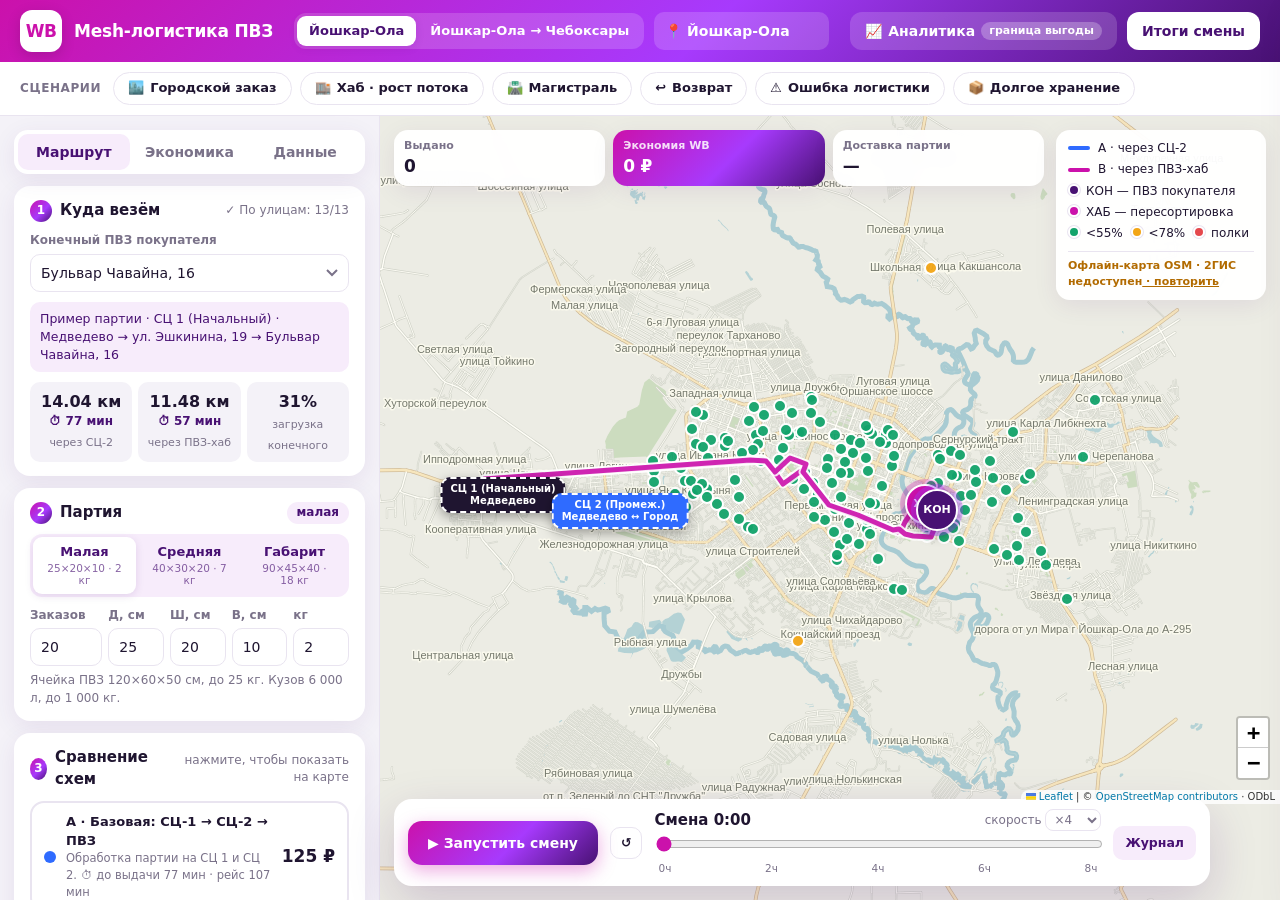
==== commit aa2a163d: "Расчёт времени рядом с деньгами: этапы рейса, срок до выдачи, машино-минуты Co-Authored-By: Claude O" ====
--- a/index.html
+++ b/index.html
@@ -96,9 +96,9 @@
             </label>
             <div class="chain" id="chainExplanation">Расчёт…</div>
             <div class="mini-metrics">
-              <div><b id="mDirectKm">— км</b><small>через СЦ-2</small></div>
-              <div><b id="mHybridKm">— км</b><small>через ПВЗ-хаб</small></div>
-              <div><b id="mFinalLoad">—%</b><small>загрузка конечного</small></div>
+              <div><b id="mDirectKm">— км</b><em id="mDirectMin"></em><small>через СЦ-2</small></div>
+              <div><b id="mHybridKm">— км</b><em id="mHybridMin"></em><small>через ПВЗ-хаб</small></div>
+              <div><b id="mFinalLoad">—%</b><em id="mTimeGain"></em><small>загрузка конечного</small></div>
             </div>
           </div>
 
@@ -249,6 +249,7 @@
         <div class="kpi-strip">
           <div class="kpi"><small>Выдано</small><b id="stDelivered">0</b></div>
           <div class="kpi accent" title="Разница остатка WB к базовой схеме по закрытым рейсам"><small>Экономия WB</small><b class="savings-value" id="stMpSaved">0 ₽</b></div>
+          <div class="kpi" title="Среднее время от выезда машины со СЦ-1 до выдачи партии в конечном ПВЗ"><small>Доставка партии</small><b id="stTime">—</b><em id="stTimeDelta"></em></div>
           <div class="kpi"><small>Доход ПВЗ-хабов</small><b class="payment-value" id="stPvzEarned">0 ₽</b></div>
           <div class="kpi"><small>Через ПВЗ / СЦ-2</small><b id="stSplit">0 / 0</b></div>
           <div class="kpi"><small>Машин в пути</small><b id="stActiveTrucks">0</b></div>
--- a/styles/app.css
+++ b/styles/app.css
@@ -214,7 +214,7 @@
 .leaflet-container { font: inherit; }
 .kpi-strip {
   position: absolute; top: 14px; left: 14px; right: 236px; z-index: 500;
-  display: grid; grid-template-columns: repeat(5, minmax(0, 1fr)); gap: 8px; pointer-events: none;
+  display: grid; grid-template-columns: repeat(6, minmax(0, 1fr)); gap: 8px; pointer-events: none;
 }
 .kpi {
   background: rgba(255, 255, 255, 0.96); border-radius: 14px; padding: 10px 12px; box-shadow: var(--shadow);
@@ -406,3 +406,20 @@
 .formula b { display: block; font-size: 12.5px; }
 .formula code { display: block; font: 600 12px/1.4 ui-monospace, "SF Mono", Menlo, Consolas, monospace; color: var(--wb-deep); margin: 3px 0; white-space: normal; }
 .formula small { color: var(--muted); font-size: 11.5px; }
+
+/* время */
+.kpi em { display: block; font-style: normal; font-size: 11px; font-weight: 700; color: var(--good); min-height: 0; }
+.kpi em:empty { display: none; }
+.mini-metrics em { display: block; font-style: normal; font-size: 12px; font-weight: 700; color: var(--wb-deep); }
+.mini-metrics em:empty { display: none; }
+.time-row { display: grid; grid-template-columns: 80px 1fr 60px; gap: 10px; align-items: center; margin: 6px 0; font-size: 12px; }
+.time-name { font-weight: 700; }
+.time-strip { display: flex; height: 22px; border-radius: 6px; overflow: hidden; background: var(--bg); }
+.time-strip i { display: grid; place-items: center; color: #fff; font-size: 10.5px; font-weight: 800; font-style: normal; min-width: 2px; border-right: 1px solid rgba(255,255,255,.6); }
+.time-total { text-align: right; font-weight: 800; font-variant-numeric: tabular-nums; }
+.bar-legend.wrap { flex-wrap: wrap; gap: 6px 14px; margin-bottom: 10px; }
+.good-cell { color: var(--good); font-weight: 800; }
+.summary-hero { grid-template-columns: repeat(4, 1fr); }
+.big-kpi b { font-size: 23px; }
+@media (max-width: 1440px) { .kpi b { font-size: 17px; } .kpi { padding: 8px 10px; } }
+.big-kpi.good-soft { background: var(--good-soft); } .big-kpi.good-soft b { color: var(--good); }
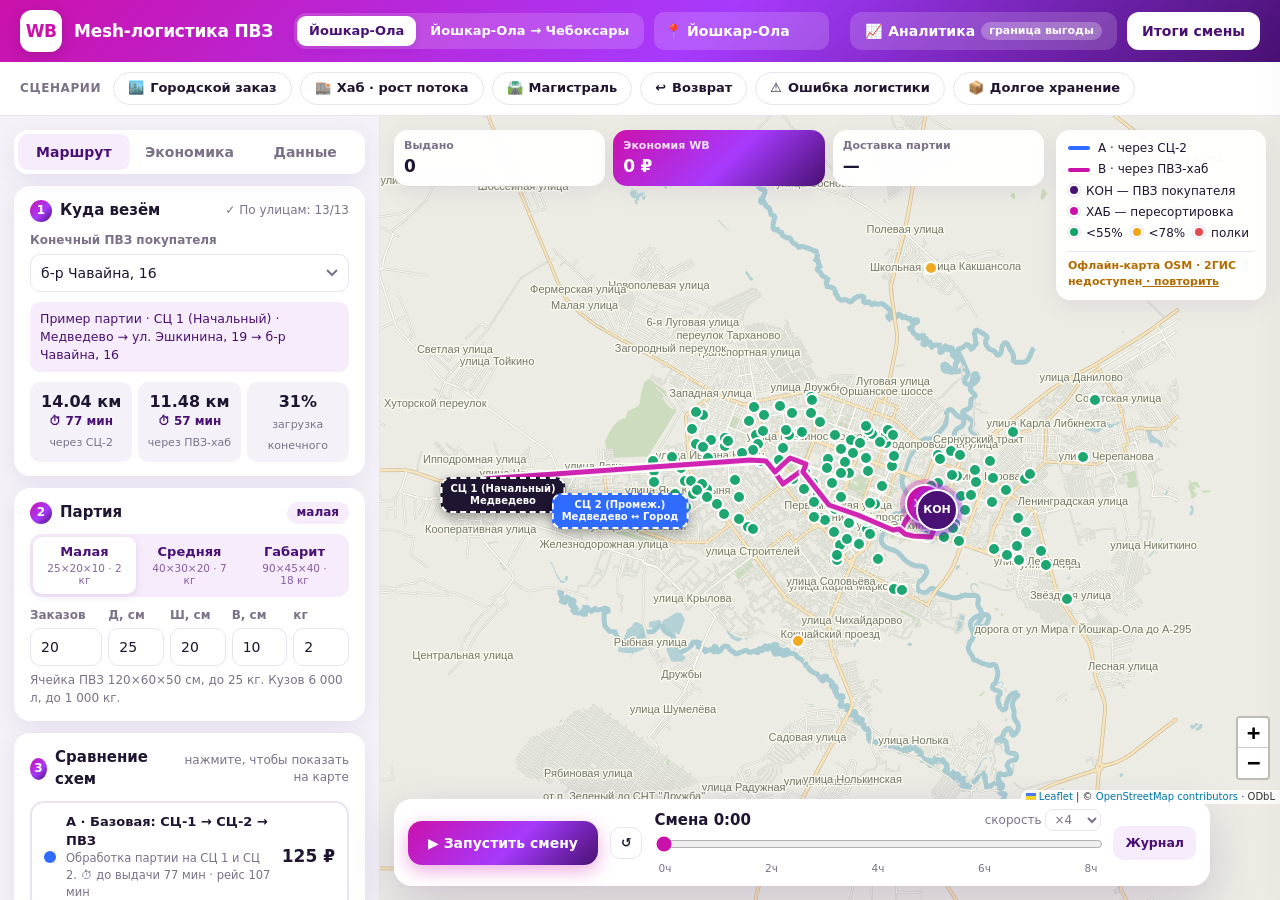
==== commit 13fd7aae: "Адреса ПВЗ вместо координат: ближайшая улица офлайн, геокодер с кешем, скрипт запекания адресов Co-A" ====
--- a/index.html
+++ b/index.html
@@ -20,6 +20,7 @@
     <script defer src="src/core/router.js"></script>
     <script defer src="src/core/loadindex.js"></script>
     <script defer src="src/core/regions.js"></script>
+    <script defer src="src/core/geocode.js"></script>
     <script defer src="src/core/citysearch.js"></script>
     <script defer src="src/core/roads.js"></script>
     <script defer src="src/core/sla.js"></script>
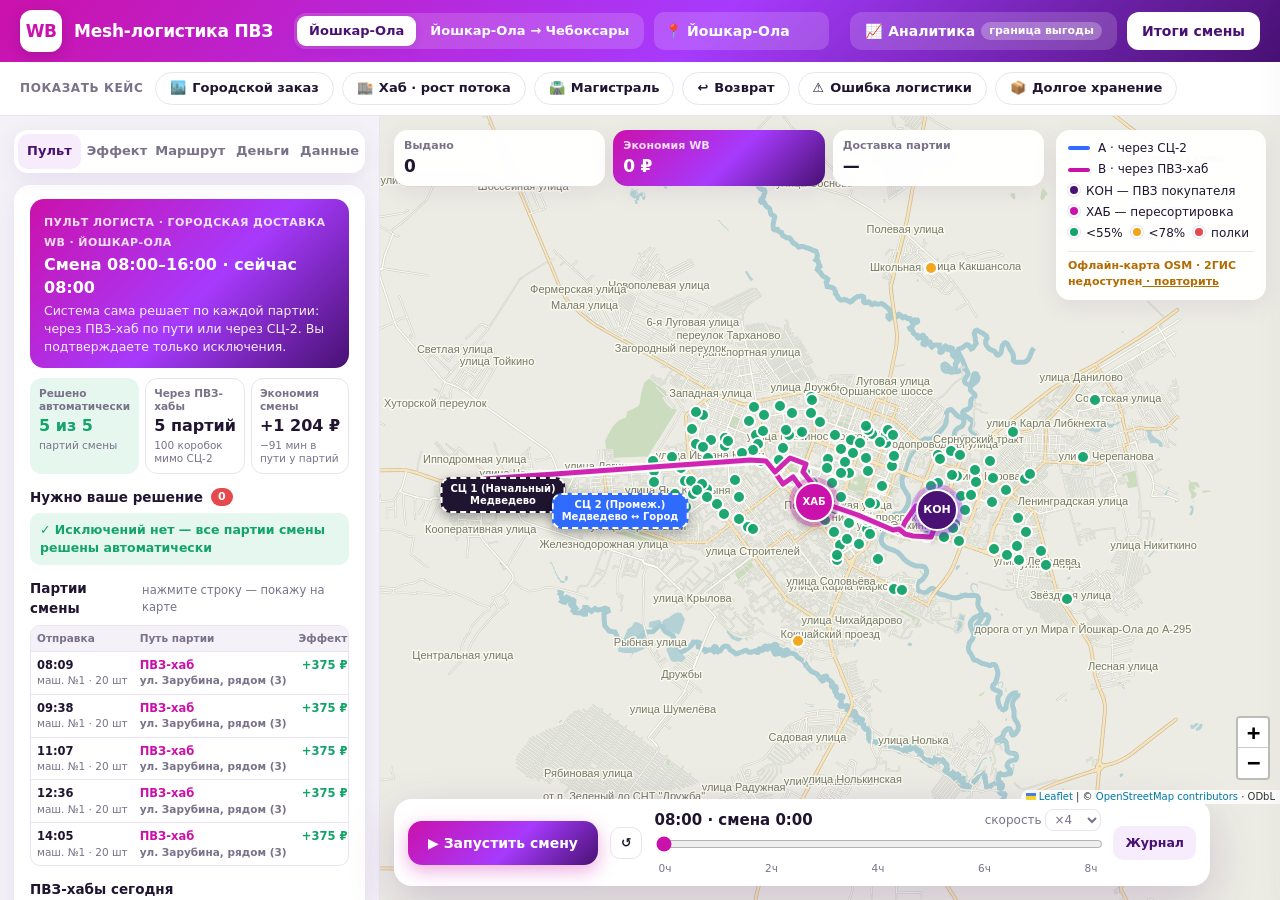
==== commit 48b42264: "Обновить WB Mesh: пульт логиста, эффект по ролям и ставки модели" ====
--- a/index.html
+++ b/index.html
@@ -35,6 +35,8 @@
     <script defer src="src/model/shift.js"></script>
     <script defer src="src/ui/reports.js"></script>
     <script defer src="src/ui/insights.js"></script>
+    <script defer src="src/ui/business.js"></script>
+    <script defer src="src/ui/logist.js"></script>
     <script defer src="src/ui/playback.js"></script>
     <script defer src="src/ui/controls.js"></script>
     <script defer src="src/main.js"></script>
@@ -66,7 +68,7 @@
     </header>
 
     <nav class="scenario-bar" aria-label="Сценарии для показа">
-      <span class="scenario-label">Сценарии</span>
+      <span class="scenario-label">Показать кейс</span>
       <button class="chip" data-preset="urban"><span>🏙️</span>Городской заказ</button>
       <button class="chip" data-preset="hub"><span>🏬</span>Хаб · рост потока</button>
       <button class="chip" data-preset="trunk"><span>🛣️</span>Магистраль</button>
@@ -79,13 +81,37 @@
     <div class="workspace">
       <aside class="side">
         <div class="tabs" role="tablist">
-          <button class="tab active" data-tab="route">Маршрут</button>
-          <button class="tab" data-tab="money">Экономика</button>
+          <button class="tab active" data-tab="logist">Пульт</button>
+          <button class="tab" data-tab="biz">Эффект</button>
+          <button class="tab" data-tab="route">Маршрут</button>
+          <button class="tab" data-tab="money">Деньги</button>
           <button class="tab" data-tab="ops">Данные</button>
         </div>
 
+        <!-- ======== TAB: пульт логиста ======== -->
+        <section class="tab-pane active" data-pane="logist">
+          <div class="card" id="logistView"></div>
+        </section>
+
+        <!-- ======== TAB: эффект для бизнеса ======== -->
+        <section class="tab-pane" data-pane="biz">
+          <div class="card biz-card">
+            <div class="biz-pitch">
+              <b>ПВЗ по пути вместо второго сортировочного центра.</b>
+              Если ПВЗ на маршруте может принять и пересортировать партию дешевле СЦ-2 — машина едет через него.
+            </div>
+            <div class="seg full roles">
+              <button class="seg-btn active" data-role="wb">Маркетплейс</button>
+              <button class="seg-btn" data-role="seller">Продавец</button>
+              <button class="seg-btn" data-role="owner">Владелец ПВЗ</button>
+              <button class="seg-btn" data-role="buyer">Покупатель</button>
+            </div>
+            <div id="businessView"></div>
+          </div>
+        </section>
+
         <!-- ======== TAB: маршрут ======== -->
-        <section class="tab-pane active" data-pane="route">
+        <section class="tab-pane" data-pane="route">
           <div class="card">
             <div class="card-head">
               <h2><span class="step">1</span>Куда везём</h2>
@@ -165,7 +191,7 @@
         <section class="tab-pane" data-pane="money">
           <div class="card">
             <div class="card-head"><h2>Тарифы и ставки</h2><button class="link" id="resetTariffs" type="button">сбросить</button></div>
-            <p class="hint">Меняйте ставки — смена пересчитывается мгновенно. Это и есть финмодель MVP.</p>
+            <p class="hint">Ставки — рыночные на ноябрь 2026: «Газель» с водителем ≈ 1 100 ₽/ч, АИ-92 ≈ 72,5 ₽/л, менеджер ПВЗ 66–84 тыс. ₽/мес, логистика WB 46 ₽ + 14 ₽/л. Сортировка на СЦ-2 (25 ₽) — оценка команды. Меняйте ставки — смена пересчитывается мгновенно.</p>
             <div class="grid-2" id="tariffGrid"></div>
           </div>
 
@@ -249,7 +275,7 @@
 
         <div class="kpi-strip">
           <div class="kpi"><small>Выдано</small><b id="stDelivered">0</b></div>
-          <div class="kpi accent" title="Разница остатка WB к базовой схеме по закрытым рейсам"><small>Экономия WB</small><b class="savings-value" id="stMpSaved">0 ₽</b></div>
+          <div class="kpi accent" title="Сумма эффекта к СЦ-2 по уже доставленным партиям"><small>Экономия WB</small><b class="savings-value" id="stMpSaved">0 ₽</b></div>
           <div class="kpi" title="Среднее время от выезда машины со СЦ-1 до выдачи партии в конечном ПВЗ"><small>Доставка партии</small><b id="stTime">—</b><em id="stTimeDelta"></em></div>
           <div class="kpi"><small>Доход ПВЗ-хабов</small><b class="payment-value" id="stPvzEarned">0 ₽</b></div>
           <div class="kpi"><small>Через ПВЗ / СЦ-2</small><b id="stSplit">0 / 0</b></div>
@@ -270,7 +296,7 @@
           <button class="btn ghost small" id="resetSimulation" type="button" title="В начало смены">↺</button>
           <div class="timeline">
             <div class="timeline-top">
-              <span id="simClock" class="clock">Смена 0:00</span>
+              <span id="simClock" class="clock">08:00 · смена 0:00</span>
               <span class="speed">скорость
                 <select id="speedSelect"><option value="2">×2</option><option value="4" selected>×4</option><option value="10">×10</option><option value="30">×30</option></select>
               </span>
--- a/styles/app.css
+++ b/styles/app.css
@@ -96,7 +96,7 @@
 .workspace { flex: 1; display: grid; grid-template-columns: 420px 1fr; min-height: 0; }
 .side { overflow-y: auto; padding: 14px 14px 30px; border-right: 1px solid var(--line); background: var(--bg); }
 .tabs {
-  display: grid; grid-template-columns: repeat(3, 1fr); gap: 4px;
+  display: grid; grid-template-columns: repeat(5, 1fr); gap: 4px;
   background: #fff; padding: 4px; border-radius: 14px; margin-bottom: 12px; box-shadow: var(--shadow);
   position: sticky; top: 0; z-index: 5;
 }
@@ -423,3 +423,87 @@
 .big-kpi b { font-size: 23px; }
 @media (max-width: 1440px) { .kpi b { font-size: 17px; } .kpi { padding: 8px 10px; } }
 .big-kpi.good-soft { background: var(--good-soft); } .big-kpi.good-soft b { color: var(--good); }
+
+/* ---------- вкладка «Эффект» ---------- */
+.biz-pitch { background: var(--wb-grad); color: #fff; border-radius: 14px; padding: 12px 14px; font-size: 13px; line-height: 1.45; margin-bottom: 12px; }
+.biz-pitch b { display: block; font-size: 15px; margin-bottom: 2px; }
+.seg.roles { grid-template-columns: repeat(4, 1fr); margin-bottom: 12px; }
+.seg.roles .seg-btn { padding: 7px 4px; font-size: 12px; }
+.biz-story { display: grid; gap: 6px; margin-bottom: 12px; }
+.biz-story > div { background: var(--bg); border-radius: 10px; padding: 8px 10px; }
+.biz-story > div.gain { background: var(--good-soft); }
+.biz-story small { font-size: 10.5px; font-weight: 800; text-transform: uppercase; letter-spacing: .5px; color: var(--muted); }
+.biz-story .gain small { color: var(--good); }
+.biz-story p { margin: 2px 0 0; font-size: 13px; }
+.biz-grid { display: grid; grid-template-columns: 1fr 1fr; gap: 8px; margin-bottom: 8px; }
+.biz-tile { border: 1.5px solid var(--line); border-radius: 12px; padding: 9px 10px; display: flex; flex-direction: column; }
+.biz-tile small { font-size: 11px; color: var(--muted); font-weight: 600; line-height: 1.25; }
+.biz-tile b { font-size: 19px; font-weight: 800; letter-spacing: -.3px; margin-top: 2px; }
+.biz-tile em { font-style: normal; font-size: 11px; color: var(--muted); }
+.biz-tile.good { border-color: transparent; background: var(--wb-grad); color: #fff; }
+.biz-tile.good small, .biz-tile.good em { color: rgba(255,255,255,.85); }
+.biz-mock { border: 1.5px solid var(--line); border-radius: 12px; overflow: hidden; margin-top: 10px; }
+.biz-mock-head { display: flex; align-items: center; gap: 5px; background: var(--bg); padding: 6px 10px; font-size: 11.5px; font-weight: 700; color: var(--muted); }
+.biz-mock-head i { width: 8px; height: 8px; border-radius: 50%; background: #d8d2e2; }
+.biz-mock-head span { margin-left: 6px; }
+.biz-mock-body { padding: 6px 10px; }
+.mock-row { display: flex; justify-content: space-between; gap: 10px; padding: 5px 0; border-bottom: 1px dashed var(--line); font-size: 12.5px; }
+.mock-row:last-child { border-bottom: 0; }
+.mock-row span { color: var(--muted); }
+.mock-row b { text-align: right; }
+.mock-row b.ok { color: var(--good); }
+.upgrade { background: var(--wb-soft); border-radius: 12px; padding: 10px 12px; margin: 8px 0; }
+.upgrade-toggle { margin: 0 0 8px; align-items: flex-start; }
+.upgrade-toggle span { display: flex; flex-direction: column; }
+.upgrade-toggle small { color: var(--muted); font-size: 11.5px; }
+.upgrade .field { margin-bottom: 4px; }
+.summary-table tr.total td { font-weight: 800; color: var(--wb-deep); border-top: 1.5px solid var(--wb-2); }
+.hint.assume { border-top: 1px solid var(--line); padding-top: 8px; margin-top: 10px; }
+
+/* ---------- пульт логиста ---------- */
+.tab { font-size: 13px; padding: 8px 2px; }
+.lg-head { background: var(--wb-grad); color: #fff; border-radius: 14px; padding: 12px 14px; margin-bottom: 10px; }
+.lg-head small { font-size: 11px; opacity: .85; font-weight: 700; text-transform: uppercase; letter-spacing: .4px; }
+.lg-head b { display: block; font-size: 16px; margin: 2px 0; }
+.lg-head p { margin: 0; font-size: 12.5px; opacity: .92; }
+.lg-kpis { display: grid; grid-template-columns: repeat(3, 1fr); gap: 6px; margin-bottom: 6px; }
+.lg-kpi { border: 1.5px solid var(--line); border-radius: 12px; padding: 8px; display: flex; flex-direction: column; }
+.lg-kpi small { font-size: 10.5px; color: var(--muted); font-weight: 700; line-height: 1.2; }
+.lg-kpi b { font-size: 16px; font-weight: 800; margin: 2px 0; white-space: nowrap; }
+.lg-kpi em { font-style: normal; font-size: 10.5px; color: var(--muted); line-height: 1.2; }
+.lg-kpi.good { background: var(--good-soft); border-color: transparent; }
+.lg-kpi.good b { color: var(--good); }
+.lg-title { display: flex; align-items: center; gap: 8px; font-size: 13.5px; font-weight: 800; margin: 14px 0 6px; }
+.lg-title small { font-weight: 500; color: var(--muted); font-size: 11.5px; margin-left: auto; }
+.pill-count { background: var(--bad); color: #fff; border-radius: 99px; font-size: 11px; padding: 0 7px; line-height: 18px; }
+.lg-ex { display: flex; justify-content: space-between; gap: 8px; align-items: center; background: #fff7e6; border-radius: 10px; padding: 8px 10px; margin-bottom: 6px; }
+.lg-ex.done { background: var(--bg); }
+.lg-ex b { font-size: 12.5px; display: block; }
+.lg-ex small { font-size: 11.5px; color: #8a5a00; }
+.lg-ex-btns { display: flex; flex-direction: column; gap: 4px; flex: none; }
+.lg-ok { background: var(--good-soft); color: var(--good); border-radius: 10px; padding: 8px 10px; font-weight: 700; font-size: 12.5px; margin: 0; }
+.lg-table-wrap { max-height: 300px; overflow-y: auto; border: 1px solid var(--line); border-radius: 10px; }
+.lg-table { width: 100%; border-collapse: collapse; font-size: 11.5px; }
+.lg-table th { position: sticky; top: 0; background: var(--bg); text-align: left; font-size: 10.5px; color: var(--muted); padding: 5px 6px; }
+.lg-table td { padding: 5px 6px; border-top: 1px solid var(--line); vertical-align: top; }
+.lg-table td small { display: block; color: var(--muted); font-size: 10.5px; max-width: 150px; overflow: hidden; text-overflow: ellipsis; white-space: nowrap; }
+.lg-table tr { cursor: pointer; }
+.lg-table tr:hover td { background: #faf7fd; }
+.lg-table tr.now td { background: var(--wb-soft); }
+.lg-table tr.warn td:first-child { box-shadow: inset 3px 0 var(--warn); }
+.lg-table td.num { text-align: right; white-space: nowrap; }
+.lg-table .pos { color: var(--good); }
+.lg-route { font-weight: 800; font-size: 11.5px; }
+.lg-route.hub { color: var(--wb); }
+.lg-route.sc { color: var(--classic); }
+.lg-st { font-size: 10.5px; font-weight: 700; border-radius: 99px; padding: 1px 7px; white-space: nowrap; }
+.lg-st.plan { background: var(--bg); color: var(--muted); }
+.lg-st.go { background: var(--wb-soft); color: var(--wb-deep); }
+.lg-st.done { background: var(--good-soft); color: var(--good); }
+.lg-hub { display: grid; grid-template-columns: 1fr auto; gap: 0 8px; padding: 6px 0; border-bottom: 1px dashed var(--line); font-size: 12.5px; }
+.lg-hub small { grid-column: 1 / -1; color: var(--muted); font-size: 11px; }
+.lg-auto { margin-top: 12px; background: var(--bg); border-radius: 10px; padding: 8px 10px; font-size: 12.5px; }
+.lg-auto summary { cursor: pointer; font-weight: 700; }
+.lg-auto ul { list-style: none; padding: 0; margin: 8px 0 0; display: grid; gap: 4px; }
+.lg-auto li.manual { color: var(--wb-deep); font-weight: 600; margin-top: 4px; }
+.lg-ex small.tip { display: block; color: var(--wb-deep); margin-top: 3px; font-weight: 600; }
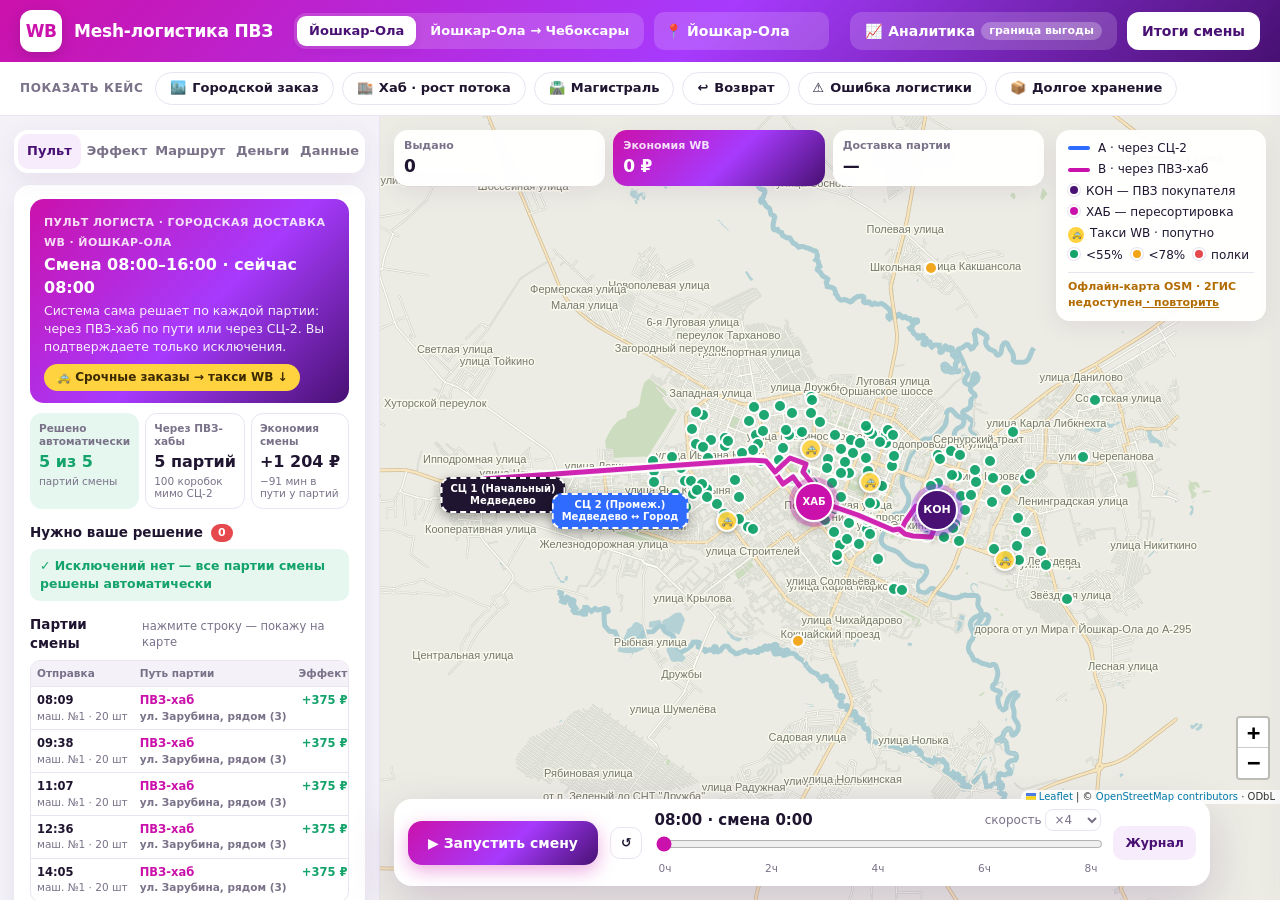
==== commit bc18d190: "Добавить срочные доставки на такси WB и обновить README" ====
--- a/index.html
+++ b/index.html
@@ -30,6 +30,7 @@
     <script defer src="src/map/atlas.js"></script>
     <script defer src="src/map/map.js"></script>
     <script defer src="src/map/twogis.js"></script>
+    <script defer src="src/map/taxis.js"></script>
     <script defer src="src/model/capacity.js"></script>
     <script defer src="src/model/trips.js"></script>
     <script defer src="src/model/shift.js"></script>
@@ -37,6 +38,7 @@
     <script defer src="src/ui/insights.js"></script>
     <script defer src="src/ui/business.js"></script>
     <script defer src="src/ui/logist.js"></script>
+    <script defer src="src/ui/taxi.js"></script>
     <script defer src="src/ui/playback.js"></script>
     <script defer src="src/ui/controls.js"></script>
     <script defer src="src/main.js"></script>
@@ -91,6 +93,7 @@
         <!-- ======== TAB: пульт логиста ======== -->
         <section class="tab-pane active" data-pane="logist">
           <div class="card" id="logistView"></div>
+          <div class="card" id="taxiView"></div>
         </section>
 
         <!-- ======== TAB: эффект для бизнеса ======== -->
@@ -287,6 +290,7 @@
           <div><i class="line-sample hybrid-line"></i>B · через ПВЗ-хаб</div>
           <div><i class="dot-sample final"></i>КОН — ПВЗ покупателя</div>
           <div><i class="dot-sample hub"></i>ХАБ — пересортировка</div>
+          <div><span class="taxi-legend">🚕</span>Такси WB · попутно</div>
           <div class="legend-load"><i class="dot-sample low"></i>&lt;55% <i class="dot-sample mid"></i>&lt;78% <i class="dot-sample high"></i>полки</div>
           <small id="gisStatus" class="map-source" role="status"></small>
         </div>
--- a/styles/app.css
+++ b/styles/app.css
@@ -507,3 +507,27 @@
 .lg-auto ul { list-style: none; padding: 0; margin: 8px 0 0; display: grid; gap: 4px; }
 .lg-auto li.manual { color: var(--wb-deep); font-weight: 600; margin-top: 4px; }
 .lg-ex small.tip { display: block; color: var(--wb-deep); margin-top: 3px; font-weight: 600; }
+
+/* срочные заказы → такси */
+.tx-item { border: 1.5px solid var(--line); border-radius: 12px; padding: 8px 10px; margin-bottom: 8px; }
+.tx-item.due { border-color: var(--warn); background: #fffaf0; }
+.tx-item.done { background: var(--bg); }
+.tx-top { display: flex; justify-content: space-between; gap: 6px; font-size: 12.5px; }
+.tx-item > small { display: block; color: var(--muted); font-size: 11.5px; margin: 2px 0 6px; }
+.tx-cmp { display: grid; grid-template-columns: 1fr 1fr; gap: 6px; }
+.tx-opt { border-radius: 10px; padding: 6px 8px; background: var(--bg); display: flex; flex-direction: column; }
+.tx-opt.best { background: var(--good-soft); }
+.tx-opt small { font-size: 10.5px; color: var(--muted); font-weight: 700; }
+.tx-opt b { font-size: 14px; }
+.tx-opt.best b { color: var(--good); }
+.tx-opt em { font-style: normal; font-size: 10.5px; color: var(--muted); }
+.tx-btns { display: flex; gap: 6px; margin-top: 6px; }
+.tx-done { margin-top: 6px; font-size: 12px; font-weight: 700; color: var(--good); }
+.tx-sum { font-size: 12.5px; font-weight: 700; background: var(--wb-soft); color: var(--wb-deep); border-radius: 10px; padding: 6px 10px; margin: 4px 0; }
+
+/* такси на карте */
+.taxi-pin { width: 22px; height: 22px; border-radius: 50%; background: #ffd23f; border: 2px solid #fff; box-shadow: 0 1px 5px rgba(0,0,0,.35); display: grid; place-items: center; font-size: 11px; position: relative; opacity: .9; }
+.taxi-pin.active { width: 30px; height: 30px; font-size: 15px; border-color: var(--wb); box-shadow: 0 0 0 4px rgba(245,180,0,.35), 0 2px 8px rgba(0,0,0,.35); opacity: 1; }
+.taxi-pin span { position: absolute; right: -8px; top: -7px; background: var(--wb); color: #fff; font-size: 8.5px; font-weight: 900; border-radius: 99px; padding: 0 3px; line-height: 13px; }
+.taxi-legend { display: inline-grid; place-items: center; width: 16px; height: 16px; border-radius: 50%; background: #ffd23f; font-size: 9px; margin-right: 6px; }
+.lg-jump { margin-top: 8px; border: 0; background: #ffd23f; color: #3b2a00; font-weight: 800; font-size: 12px; border-radius: 99px; padding: 5px 12px; }
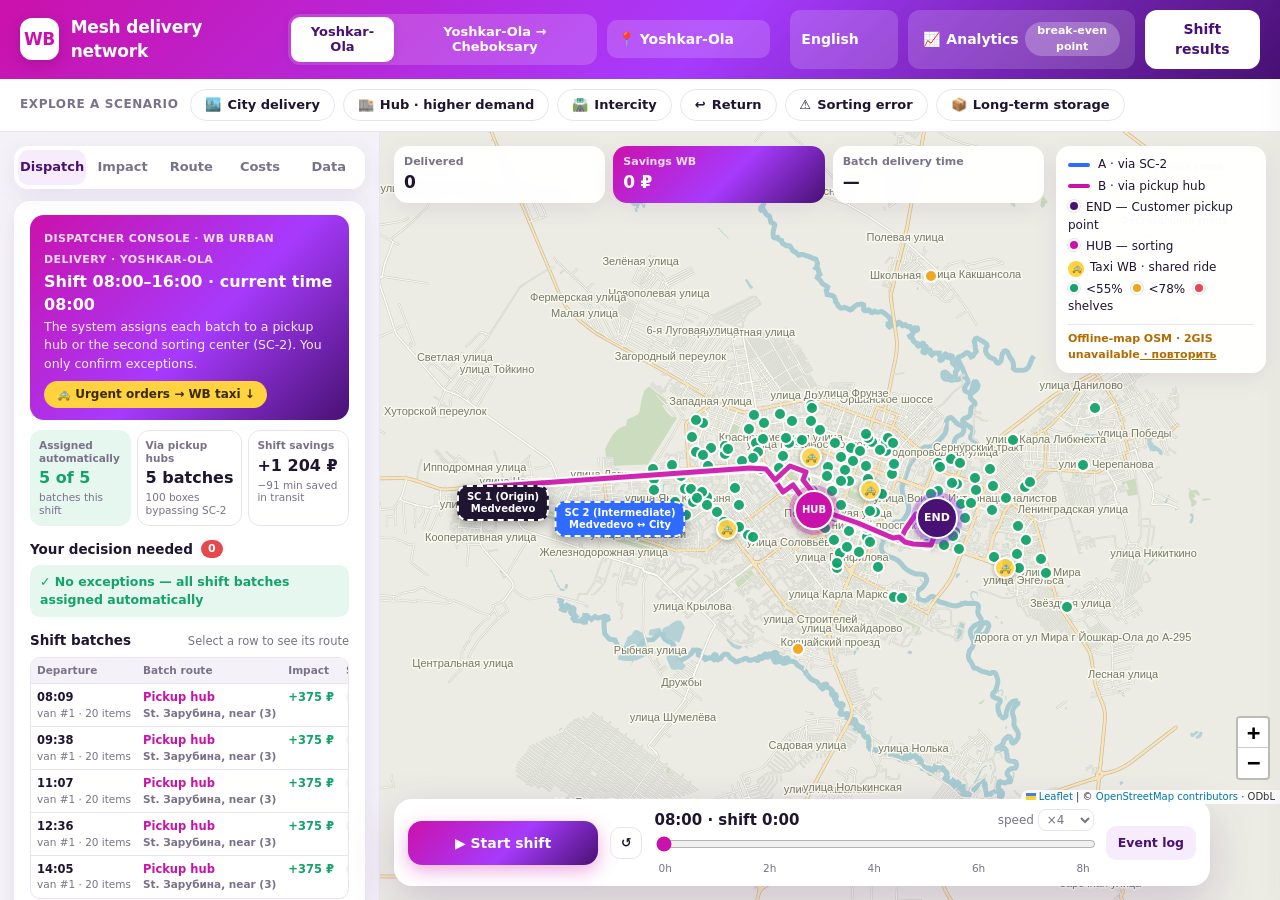
==== commit c0668d60: "Add offline English and Russian language switching to WB Mesh" ====
--- a/index.html
+++ b/index.html
@@ -42,6 +42,8 @@
     <script defer src="src/ui/playback.js"></script>
     <script defer src="src/ui/controls.js"></script>
     <script defer src="src/main.js"></script>
+    <script defer src="src/ui/english.js"></script>
+    <script defer src="src/ui/language.js"></script>
   </head>
   <body>
     <header class="topbar">
@@ -62,6 +64,10 @@
       </div>
 
       <div class="top-actions">
+        <select id="uiLanguage" class="select compact" aria-label="Language / Язык" translate="no">
+          <option value="ru" lang="ru">Русский</option>
+          <option value="en" lang="en">English</option>
+        </select>
         <button class="btn ghost" id="drawerFab" type="button">
           <span class="ico">📈</span> Аналитика <span class="pill" id="fabBadge">граница выгоды</span>
         </button>
--- a/styles/app.css
+++ b/styles/app.css
@@ -67,6 +67,8 @@
 }
 .topbar .select.compact option { color: var(--text); }
 .top-actions { display: flex; gap: 10px; }
+.topbar #uiLanguage { width: auto; }
+.lg-route.sc small { display: block; max-width: 24ch; white-space: nowrap; overflow: hidden; text-overflow: ellipsis; }
 .topbar .btn.ghost { background: rgba(255, 255, 255, 0.16); color: #fff; border-color: transparent; }
 .topbar .btn.ghost:hover { background: rgba(255, 255, 255, 0.26); }
 .topbar .btn.primary { background: #fff; color: var(--wb-deep); }
